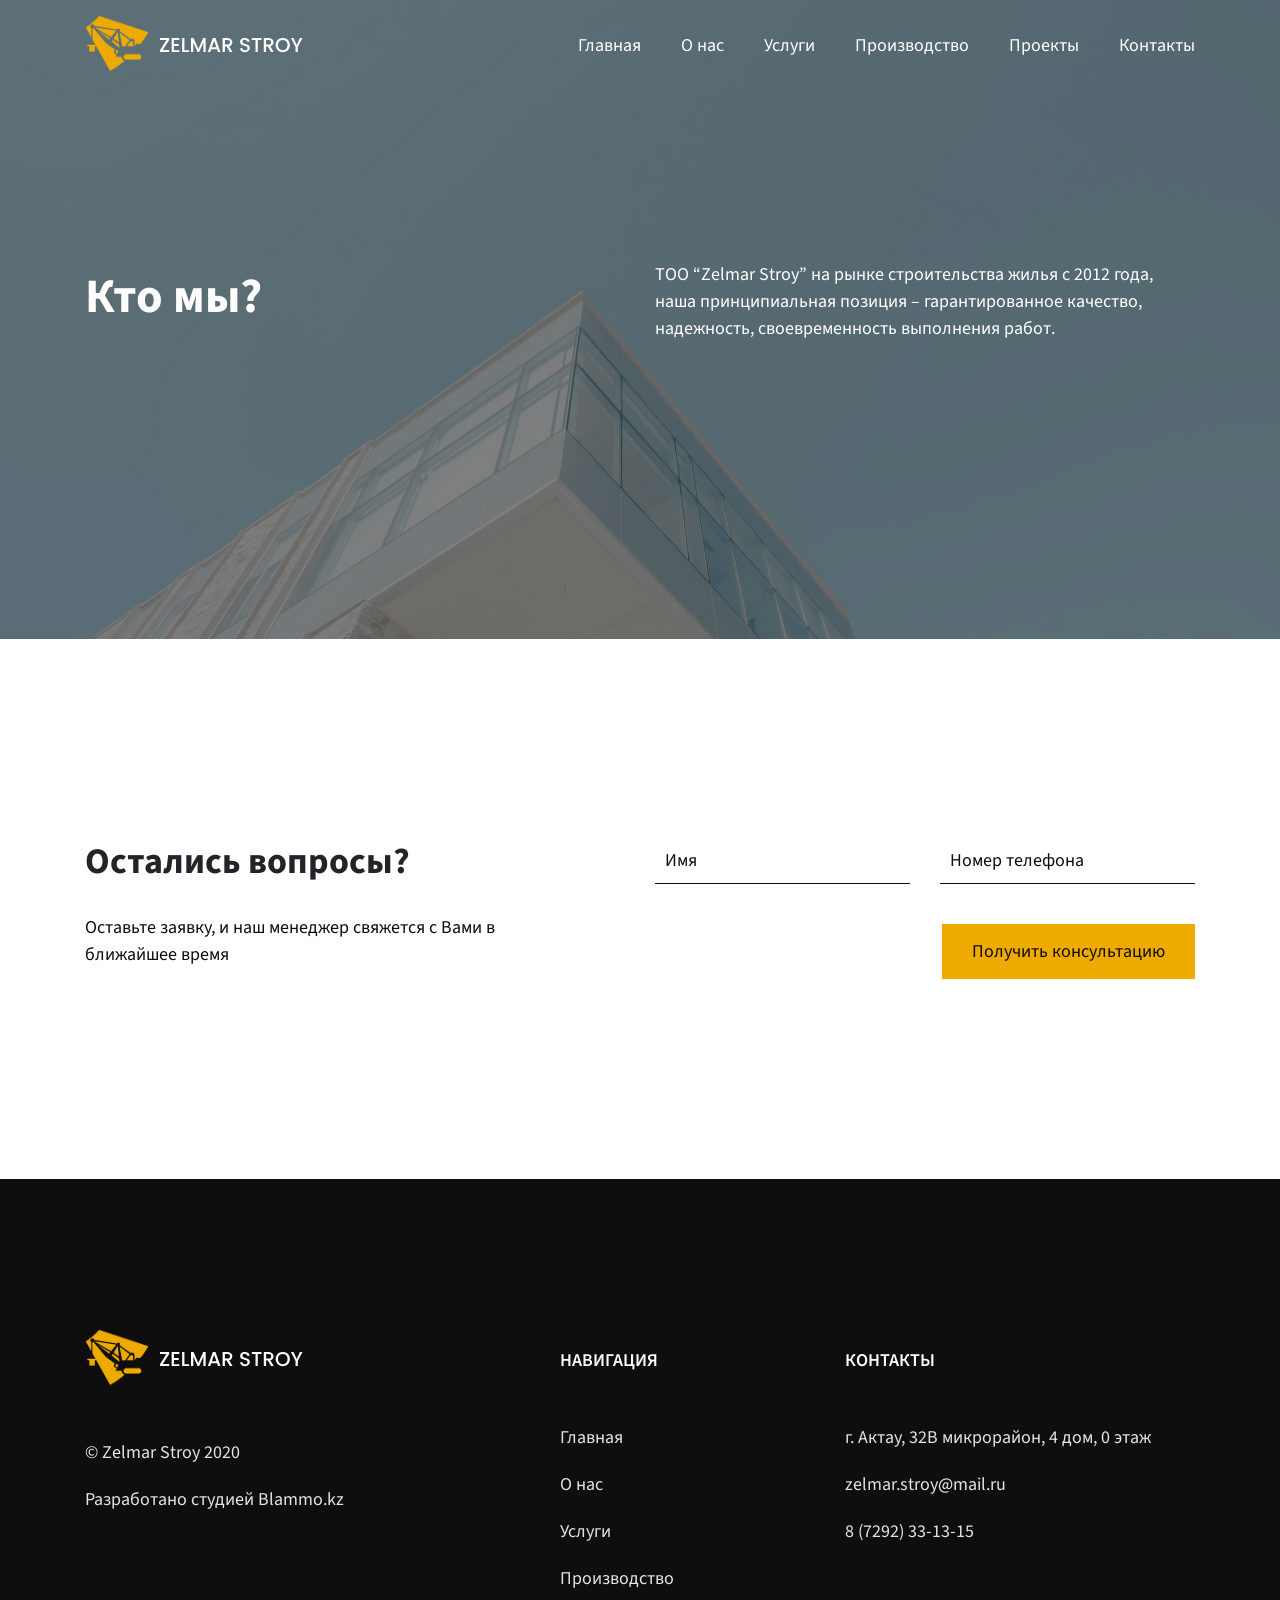
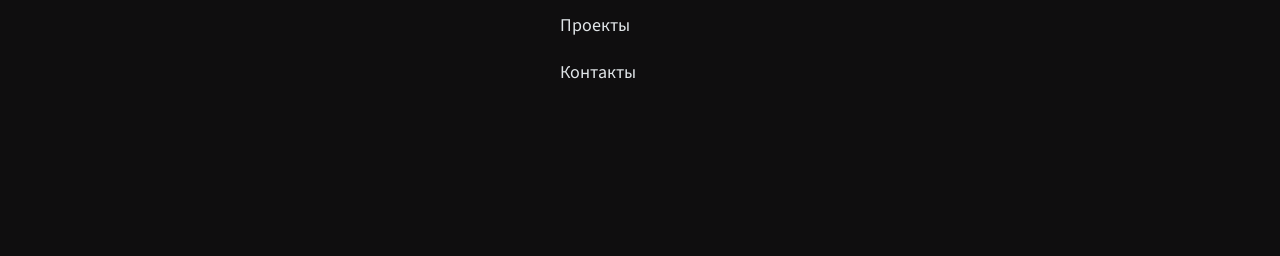
==== src/about_us.html @ f2cdb324 "Pages-header done" ====
<!DOCTYPE html>
<html lang="ru">
<head>
    <meta charset="UTF-8">
    <meta name="viewport" content="width=device-width, initial-scale=1.0">
    <title>ZelmarStroy</title>
    <link rel="stylesheet" href="css/normalize.min.css">
    <link href="https://fonts.googleapis.com/css2?family=Source+Sans+Pro:wght@300;400;600;700;900&display=swap" rel="stylesheet">
    <link rel="stylesheet" href="css/bootstrap-reboot.min.css">
    <link rel="stylesheet" href="css/bootstrap-grid.min.css">
    <link rel="stylesheet" href="css/style.min.css">
</head>
<body>
    <section class="main-2 about_us-bg">
        <div class="container">
            <header class="header">
                <div class="d-flex justify-content-between">
                    <img src="icons/logo.svg" alt="logo" class="header__logo">
                    <div>
                        <a href="index.html" class="header__link">Главная</a>
                        <a href="about_us.html" class="header__link">О нас</a>
                        <a href="services.html" class="header__link">Услуги</a>
                        <a href="production.html" class="header__link">Производство</a>
                        <a href="projects.html" class="header__link">Проекты</a>
                        <a href="contants.html" class="header__link">Контакты</a>
                    </div>
                    <div class="hamburger">
                        <span></span>
                    </div>
                </div>
            </header>
            <div class="main-2__content">
                <div class="row">
                    <div class="main-2__title col-md-6">Кто мы?</div>
                    <div class="main-2__description col-md-6">ТОО “Zelmar Stroy” на рынке строительства жилья с 2012 года, наша принципиальная позиция – гарантированное качество, надежность, своевременность выполнения работ.</div>
                </div>
            </div>
        </div>
    </section>
    <section class="request">
        <div class="container">
            <div class="row">
                <div class="col-md-5">
                    <div class="title">Остались вопросы?</div>
                    <div class="subtitle">Оставьте заявку, и наш менеджер свяжется с Вами в ближайшее время</div>
                </div>
                <div class="offset-md-1 col-md-6">
                    <form action="#">
                        <input name="name" required placeholder="Имя" type="text" class="name">
                        <input name="phone" required placeholder="Номер телефона" type="text" class="phone">
                    </form>
                    <button class="button">Получить консультацию</button>
                </div>
            </div>
        </div>
    </section>
    <section class="footer">
        <div class="container">
            <div class="row">
                <div class="col-md-4">
                    <a href="#"> <img src="icons/logo.svg" alt="logo" class="footer__logo"> </a>
                    <p class="footer__link mobile-none">© Zelmar Stroy 2020</p>
                    <a href="#" class="blammo footer__link mobile-none">Разработано студией Blammo.kz</a>
                </div>
                <div class="offset-md-1 col-md-2 col-6">
                    <p class="footer__title">навигация</p>
                    <div class="a1 footer__column">
                        <a href="index.html" class="footer__link">Главная</a>
                        <a href="about_us.html" class="footer__link">О нас</a>
                        <a href="services.html" class="footer__link">Услуги</a>
                        <a href="production.html" class="footer__link">Производство</a>
                        <a href="projects.html" class="footer__link">Проекты</a>
                        <a href="contants.html" class="footer__link">Контакты</a>   
                    </div>
                </div>
                <div class="offset-md-1 col-md-4 col-6">
                    <div class="footer__column">
                        <p class="footer__title">контакты</p>
                        <a href="" class="footer__link">г. Актау, 32В микрорайон, 4 дом, 0 этаж</a>
                        <a href="mailto:support@blammo.kz" class="footer__link">zelmar.stroy@mail.ru</a>
                        <a href="tel:+77019997660" class="footer__link">8 (7292) 33-13-15</a>
                    </div>
                </div>
                <p class="footer__link mobile-open">© Zelmar Stroy 2020</p>
                <a href="#" class="blammo footer__link mobile-open">Разработано студией Blammo.kz</a>
            </div>
        </div>
    </section>
    <script src="https://code.jquery.com/jquery-3.2.1.min.js"></script>
    <script src="js/jquery.maskedinput.min.js"></script>
    <script src="js/script.js"></script>
</body>
</html>
---- src/css/style.min.css ----
*{box-sizing:border-box;font-family:'Source Sans Pro',sans-serif}@media (max-width:767px){.header__logo{width:50%!important}.header__link{display:none!important}.header .hamburger{display:block!important}.main__content{padding:15vh 0!important}.main__title{font-size:40px!important}.main-2{height:75vh!important}.main-2__content{padding:8vh 0!important}.main-2__title{margin-bottom:40px!important;font-size:40px!important}.quote{margin-top:150px!important}.quote .title{margin-bottom:30px!important}.quote__img{height:222px!important}.catalog__content{padding:60px 20px!important;background-size:250vh!important;background:url(../img/Section[catalog-mobile].jpg) no-repeat!important;background-size:cover!important}.catalog__link{margin-top:110px!important}.request{margin-top:150px!important}.request form input{width:100%!important;margin-left:0!important;margin-top:40px!important}.footer{margin-top:150px!important;padding:100px 0!important}.footer__title{margin-bottom:40px!important}.footer .mobile-none{display:none!important}.footer .mobile-open{padding:0 15px!important;display:block!important;margin-top:80px!important}.footer .mobile-open:nth-last-child(1){margin-top:40px!important}}@media screen and (max-width:365px){.main__content{padding:15vh 0!important}.main__title{font-size:34px!important}.main__subtitle{font-size:16px!important}.catalog .title{font-size:28px!important}.catalog .subtitle{font-size:16px!important}.catalog__link{margin-top:60px!important}.footer__link{font-size:16px!important}}@media (min-width:768px) and (max-width:991px){.active__header .active__logo{width:35%!important}.active__header .active__link{margin-top:120px!important}.active__header .active__link a{font-size:26px!important;margin-bottom:50px!important}.header__link{display:none!important}.header .hamburger{display:block!important}.header .hamburger_active span{top:35px!important}.request form input{margin-left:0!important;margin-bottom:10px!important;width:100%!important}.catalog__link{margin-top:40px!important}}@media (min-width:992px) and (max-width:1199px){.request form input{width:210px!important}}.about_us-bg{background:url(../img/About_us-bgjpg.jpg)}.services-bg{background:url(../img/Services-bg.jpg);background-position-y:-120px}.contacts-bg{background:#0f0e0f}.production-bg{background:url(../img/Production-bg.jpg)}.main-2{background-position:center center;background-size:cover;background-repeat:no-repeat;height:71vh}.main-2__content{padding:19vh 0}.main-2__title{font-weight:700;font-size:48px;color:#fff}.main-2__description{font-weight:400;font-size:18px;color:#fff}body{margin:0;padding:0}.active__header .active__menu{min-height:100vh;display:none;background-color:#0f0e0f;padding-top:50px;padding-bottom:50px;width:100%;top:0;position:fixed;z-index:100}.active__header .active__menu .active__logo{position:absolute;top:10px;left:15px;width:50%}.active__header .active__menu .active__link{display:flex;flex-direction:column;justify-content:center;align-items:center;margin-top:60px}.active__header .active__menu .active__link a{margin-bottom:40px;font-weight:400;font-size:20px;line-height:25px;color:#fff;text-decoration:none;outline:0}.active__header .active__menu .active__link a:hover{color:#efaa00}.active__header .active__menu .active__link .email{margin-top:20px;margin-bottom:20px}.header{padding:15px 0}.header div{display:flex;align-items:center}.header__link{color:#fff;outline:0!important;font-weight:400;font-size:18px;margin-right:40px;transition:.3s}.header__link:nth-last-child(1){margin-right:0!important}.header__link:hover{text-decoration:none;color:#efaa00}.header .hamburger{cursor:pointer;display:none;width:25px;height:25px;position:relative;z-index:1215;transition:all .5s ease;top:5px}.header .hamburger span{display:block;transition:.3s;position:absolute;width:16px;height:2px;background-color:#fff;margin-left:10px}.header .hamburger span::after,.header .hamburger span::before{content:'';display:block;transition:.3s;position:absolute;width:25px;height:2px;background-color:#fff;margin-left:-9px}.header .hamburger span::before{content:'';transform:translateY(-10px)}.header .hamburger span::after{content:'';transform:translateY(10px)}.header .hamburger_active span{position:fixed;top:30px;height:0}.header .hamburger_active span::after,.header .hamburger_active span::before{width:30px}.header .hamburger_active span::before{transform:rotate(-45deg)}.header .hamburger_active span::after{transform:rotate(45deg)}.button{padding:14px 30px;border:none;background-color:#efaa00;font-weight:400;font-size:18px;outline:0;color:#0f0e0f}.title{font-weight:700;font-size:36px;line-height:45px}.subtitle{font-size:18px;font-weight:400px;color:#0f0e0f}.main{background:url(../img/Main-bg.jpg) no-repeat;background-position:center center;background-size:cover;height:100vh}.main__content{padding:25vh 0;color:#fff}.main__title{padding:0;font-weight:700;font-size:48px;line-height:60px}.main__subtitle{padding:0;margin-top:30px;font-weight:400;font-size:18px;line-height:23px}.main button{margin-top:30px}.quote{margin-top:200px;color:#0f0e0f}.quote__description{font-weight:400;font-size:18px;line-height:23px}.quote__img{margin-top:60px;width:100%}.last-news{margin-top:200px}.last-news .subtitle{margin-top:15px}.catalog{margin-top:200px}.catalog__content{padding:90px 60px;background:url(../img/Section[catalog].png) no-repeat;background-position:center center}.catalog__content .subtitle,.catalog__content .title{padding:0;color:#fff}.catalog__content .subtitle{margin-top:30px}.catalog__link{color:#efaa00!important;font-size:18px;font-weight:400;outline:0!important;text-decoration:none!important;display:flex;align-items:flex-end}.catalog__link img{margin-left:15px;display:block;margin-bottom:3px}.request{margin-top:200px}.request .subtitle{margin-top:30px}.request form{display:flex;flex-wrap:wrap}.request form input{margin-left:0;width:255px;border:none;border-bottom:1px solid #0f0e0f;padding:10px;outline:0}.request form input:nth-last-child(1){margin-left:30px}.request form input::-webkit-input-placeholder{font-size:18px;font-weight:400;color:#0f0e0f}.request form input::-moz-placeholder{font-size:18px;font-weight:400;color:#0f0e0f}.request form input:-ms-input-placeholder{font-size:18px;font-weight:400;color:#0f0e0f}.request form input::-ms-input-placeholder{font-size:18px;font-weight:400;color:#0f0e0f}.request form input::placeholder{font-size:18px;font-weight:400;color:#0f0e0f}.request button{margin-top:40px;float:right}.footer{margin-top:200px;padding-top:150px;background-color:#0f0e0f;padding-bottom:150px}.footer__logo{margin-bottom:50px}.footer__link{margin-bottom:20px;font-size:18px;font-weight:400;outline:0!important;text-decoration:none!important;color:#e0e5e8!important}.footer__title{text-transform:uppercase;font-weight:600;font-size:18px;color:#fff;margin-top:18px;margin-bottom:50px}.footer__column{display:flex;flex-direction:column}.footer .mobile-open{display:none}
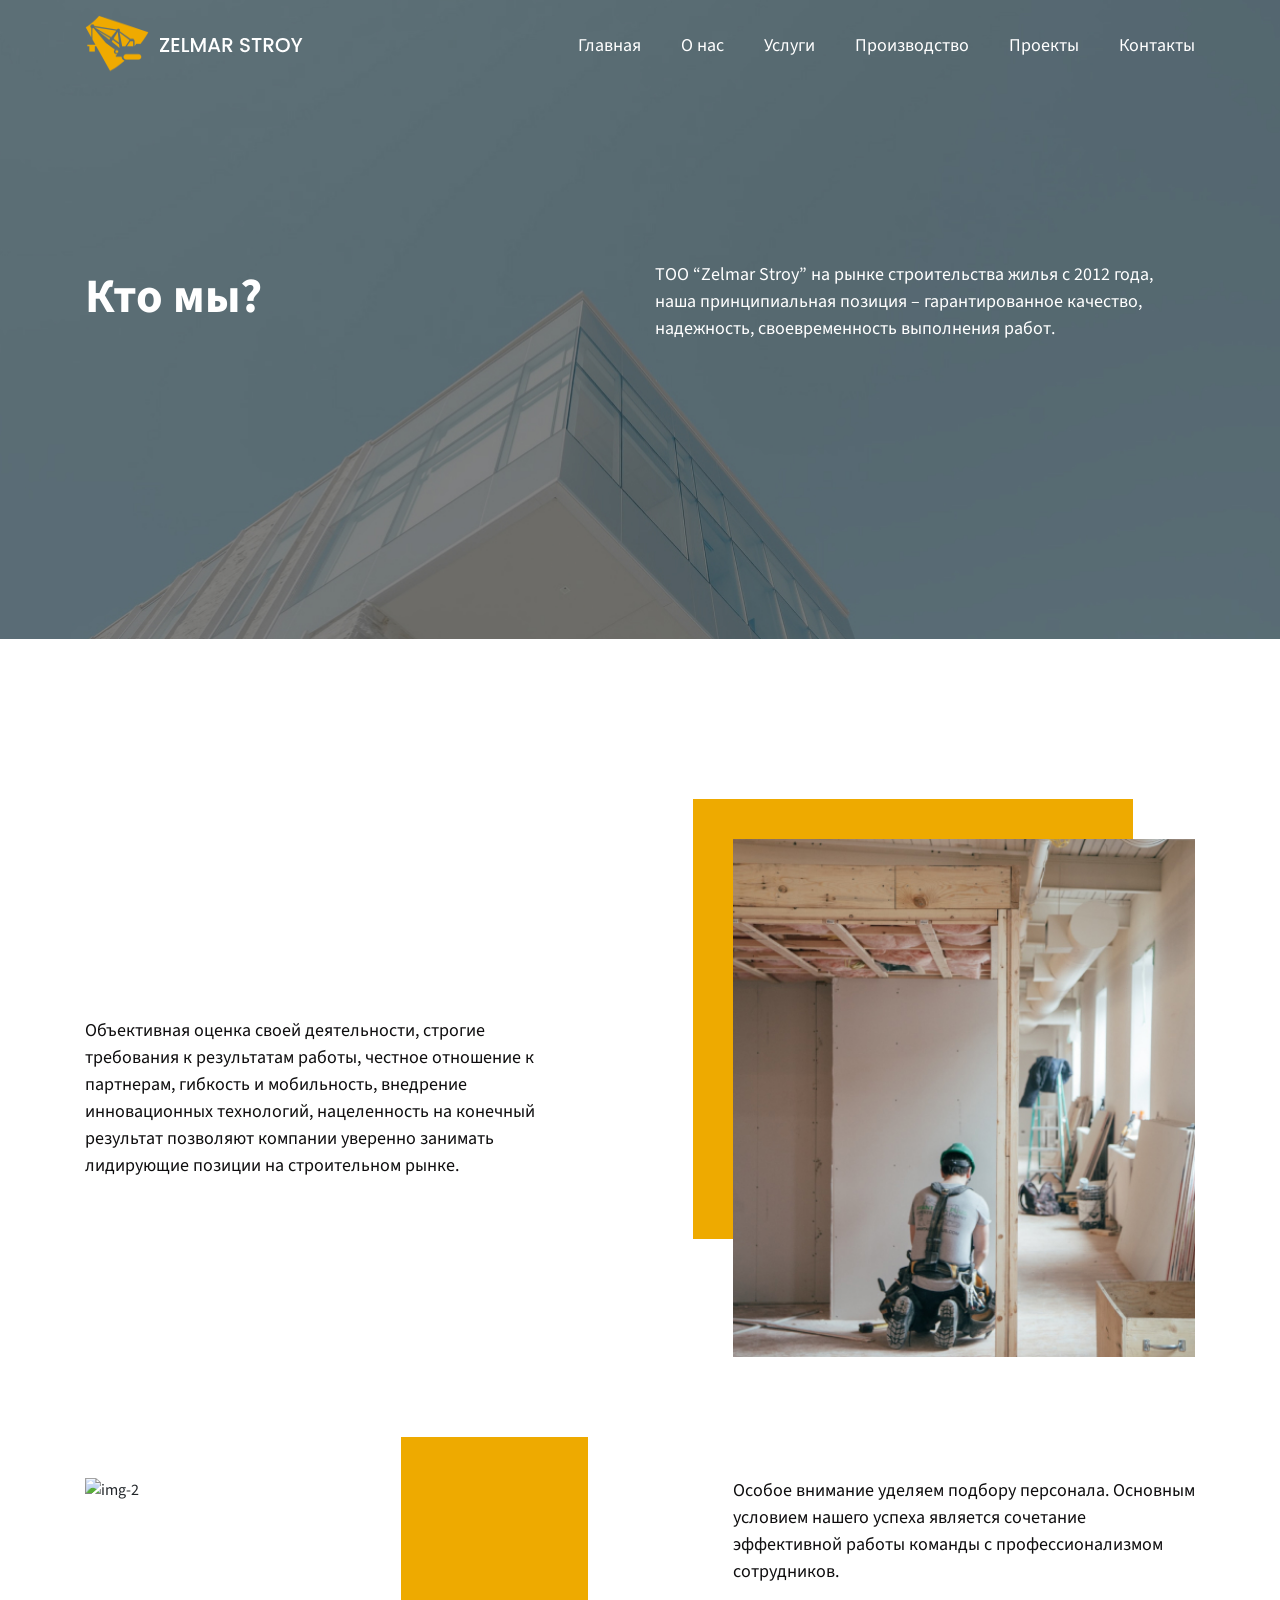
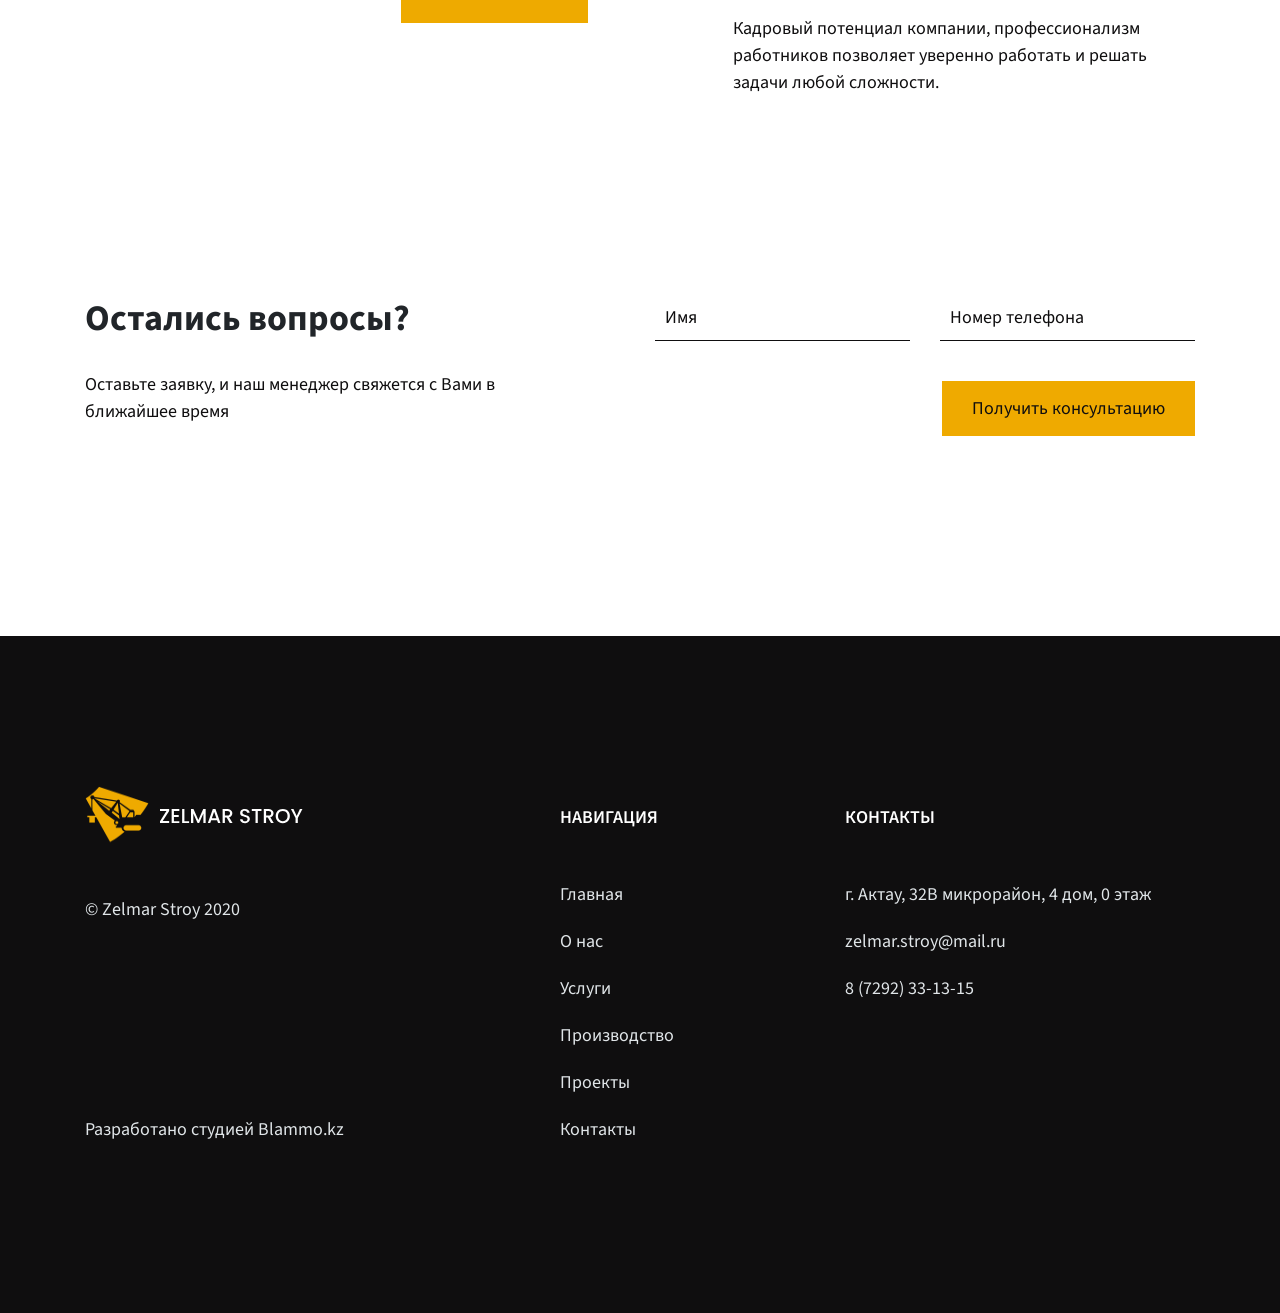
==== commit fef456f3: "закончил страницы о нас и услуги" ====
--- a/src/about_us.html
+++ b/src/about_us.html
@@ -11,11 +11,28 @@
     <link rel="stylesheet" href="css/style.min.css">
 </head>
 <body>
+    <section class="active__header">
+        <div class="active__menu active__menu-left">
+            <a href="index.html"><img src="icons/logo.svg" alt="logo" class="active__logo"></a>
+            <div class="container">
+                <div class="active__link">
+                    <a href="index.html" class="close_navbar">Главная</a>
+                    <a href="about_us.html" class="close_navbar">О нас</a>
+                    <a href="services.html" class="close_navbar">Услуги</a>
+                    <a href="production.html" class="close_navbar">Производство</a>
+                    <a href="projects.html" class="close_navbar">Проекты</a>
+                    <a href="contants.html" class="close_navbar">Контакты</a>
+                    <a href="" class="email">zelmar.stroy@mail.ru</a>
+                    <a href="" class="tel">8 (7292) 33-13-15</a>
+                </div>
+            </div>
+        </div>
+    </section> 
     <section class="main-2 about_us-bg">
         <div class="container">
             <header class="header">
                 <div class="d-flex justify-content-between">
-                    <img src="icons/logo.svg" alt="logo" class="header__logo">
+                    <a href="index.html"><img src="icons/logo.svg" alt="logo" class="header__logo"></a>
                     <div>
                         <a href="index.html" class="header__link">Главная</a>
                         <a href="about_us.html" class="header__link">О нас</a>
@@ -34,6 +51,24 @@
                     <div class="main-2__title col-md-6">Кто мы?</div>
                     <div class="main-2__description col-md-6">ТОО “Zelmar Stroy” на рынке строительства жилья с 2012 года, наша принципиальная позиция – гарантированное качество, надежность, своевременность выполнения работ.</div>
                 </div>
+            </div>
+        </div>
+    </section>
+    <section class="about-us">
+        <div class="container">
+            <div class="about-us__item">
+                <div class="about-us__description col-md-5">Объективная оценка своей деятельности, строгие требования к результатам работы, честное отношение к партнерам, гибкость и мобильность, внедрение инновационных технологий, нацеленность на конечный результат позволяют компании уверенно занимать лидирующие позиции на строительном рынке. </div>
+                <div class="about-us__img offset-md-2 col-md-5">
+                    <img src="img/Services-yellow-box.jpg" alt="yellow-box" class="about-us__yellow-box">
+                    <img src="img/About-us-1.jpg" alt="img-1" class="about-us__photo">
+                </div>
+            </div>
+            <div class="about-us__item">
+                <div class="about-us__img col-md-5">
+                    <img src="img/Services-yellow-box.jpg" alt="yellow-box" class="about-us__yellow-box2">
+                    <img src="img/About-us-2.jpg" alt="img-2" class="about-us__photo">
+                </div>
+                <div class="about-us__description offset-md-2 col-md-5">Особое внимание уделяем подбору персонала. Основным условием нашего успеха является сочетание эффективной работы команды с профессионализмом сотрудников. <span>Кадровый потенциал компании, профессионализм работников позволяет уверенно работать и решать задачи любой сложности.</span> </div>
             </div>
         </div>
     </section>
@@ -58,9 +93,9 @@
         <div class="container">
             <div class="row">
                 <div class="col-md-4">
-                    <a href="#"> <img src="icons/logo.svg" alt="logo" class="footer__logo"> </a>
+                    <a href="index.html"> <img src="icons/logo.svg" alt="logo" class="footer__logo"> </a>
                     <p class="footer__link mobile-none">© Zelmar Stroy 2020</p>
-                    <a href="#" class="blammo footer__link mobile-none">Разработано студией Blammo.kz</a>
+                    <a href="https://blammo.kz/" class="blammo footer__link mobile-none">Разработано студией Blammo.kz</a>
                 </div>
                 <div class="offset-md-1 col-md-2 col-6">
                     <p class="footer__title">навигация</p>
@@ -82,7 +117,7 @@
                     </div>
                 </div>
                 <p class="footer__link mobile-open">© Zelmar Stroy 2020</p>
-                <a href="#" class="blammo footer__link mobile-open">Разработано студией Blammo.kz</a>
+                <a href="https://blammo.kz/" class="blammo footer__link mobile-open">Разработано студией Blammo.kz</a>
             </div>
         </div>
     </section>
--- a/src/css/style.min.css
+++ b/src/css/style.min.css
@@ -1 +1 @@
-*{box-sizing:border-box;font-family:'Source Sans Pro',sans-serif}@media (max-width:767px){.header__logo{width:50%!important}.header__link{display:none!important}.header .hamburger{display:block!important}.main__content{padding:15vh 0!important}.main__title{font-size:40px!important}.main-2{height:75vh!important}.main-2__content{padding:8vh 0!important}.main-2__title{margin-bottom:40px!important;font-size:40px!important}.quote{margin-top:150px!important}.quote .title{margin-bottom:30px!important}.quote__img{height:222px!important}.catalog__content{padding:60px 20px!important;background-size:250vh!important;background:url(../img/Section[catalog-mobile].jpg) no-repeat!important;background-size:cover!important}.catalog__link{margin-top:110px!important}.request{margin-top:150px!important}.request form input{width:100%!important;margin-left:0!important;margin-top:40px!important}.footer{margin-top:150px!important;padding:100px 0!important}.footer__title{margin-bottom:40px!important}.footer .mobile-none{display:none!important}.footer .mobile-open{padding:0 15px!important;display:block!important;margin-top:80px!important}.footer .mobile-open:nth-last-child(1){margin-top:40px!important}}@media screen and (max-width:365px){.main__content{padding:15vh 0!important}.main__title{font-size:34px!important}.main__subtitle{font-size:16px!important}.catalog .title{font-size:28px!important}.catalog .subtitle{font-size:16px!important}.catalog__link{margin-top:60px!important}.footer__link{font-size:16px!important}}@media (min-width:768px) and (max-width:991px){.active__header .active__logo{width:35%!important}.active__header .active__link{margin-top:120px!important}.active__header .active__link a{font-size:26px!important;margin-bottom:50px!important}.header__link{display:none!important}.header .hamburger{display:block!important}.header .hamburger_active span{top:35px!important}.request form input{margin-left:0!important;margin-bottom:10px!important;width:100%!important}.catalog__link{margin-top:40px!important}}@media (min-width:992px) and (max-width:1199px){.request form input{width:210px!important}}.about_us-bg{background:url(../img/About_us-bgjpg.jpg)}.services-bg{background:url(../img/Services-bg.jpg);background-position-y:-120px}.contacts-bg{background:#0f0e0f}.production-bg{background:url(../img/Production-bg.jpg)}.main-2{background-position:center center;background-size:cover;background-repeat:no-repeat;height:71vh}.main-2__content{padding:19vh 0}.main-2__title{font-weight:700;font-size:48px;color:#fff}.main-2__description{font-weight:400;font-size:18px;color:#fff}body{margin:0;padding:0}.active__header .active__menu{min-height:100vh;display:none;background-color:#0f0e0f;padding-top:50px;padding-bottom:50px;width:100%;top:0;position:fixed;z-index:100}.active__header .active__menu .active__logo{position:absolute;top:10px;left:15px;width:50%}.active__header .active__menu .active__link{display:flex;flex-direction:column;justify-content:center;align-items:center;margin-top:60px}.active__header .active__menu .active__link a{margin-bottom:40px;font-weight:400;font-size:20px;line-height:25px;color:#fff;text-decoration:none;outline:0}.active__header .active__menu .active__link a:hover{color:#efaa00}.active__header .active__menu .active__link .email{margin-top:20px;margin-bottom:20px}.header{padding:15px 0}.header div{display:flex;align-items:center}.header__link{color:#fff;outline:0!important;font-weight:400;font-size:18px;margin-right:40px;transition:.3s}.header__link:nth-last-child(1){margin-right:0!important}.header__link:hover{text-decoration:none;color:#efaa00}.header .hamburger{cursor:pointer;display:none;width:25px;height:25px;position:relative;z-index:1215;transition:all .5s ease;top:5px}.header .hamburger span{display:block;transition:.3s;position:absolute;width:16px;height:2px;background-color:#fff;margin-left:10px}.header .hamburger span::after,.header .hamburger span::before{content:'';display:block;transition:.3s;position:absolute;width:25px;height:2px;background-color:#fff;margin-left:-9px}.header .hamburger span::before{content:'';transform:translateY(-10px)}.header .hamburger span::after{content:'';transform:translateY(10px)}.header .hamburger_active span{position:fixed;top:30px;height:0}.header .hamburger_active span::after,.header .hamburger_active span::before{width:30px}.header .hamburger_active span::before{transform:rotate(-45deg)}.header .hamburger_active span::after{transform:rotate(45deg)}.button{padding:14px 30px;border:none;background-color:#efaa00;font-weight:400;font-size:18px;outline:0;color:#0f0e0f}.title{font-weight:700;font-size:36px;line-height:45px}.subtitle{font-size:18px;font-weight:400px;color:#0f0e0f}.main{background:url(../img/Main-bg.jpg) no-repeat;background-position:center center;background-size:cover;height:100vh}.main__content{padding:25vh 0;color:#fff}.main__title{padding:0;font-weight:700;font-size:48px;line-height:60px}.main__subtitle{padding:0;margin-top:30px;font-weight:400;font-size:18px;line-height:23px}.main button{margin-top:30px}.quote{margin-top:200px;color:#0f0e0f}.quote__description{font-weight:400;font-size:18px;line-height:23px}.quote__img{margin-top:60px;width:100%}.last-news{margin-top:200px}.last-news .subtitle{margin-top:15px}.catalog{margin-top:200px}.catalog__content{padding:90px 60px;background:url(../img/Section[catalog].png) no-repeat;background-position:center center}.catalog__content .subtitle,.catalog__content .title{padding:0;color:#fff}.catalog__content .subtitle{margin-top:30px}.catalog__link{color:#efaa00!important;font-size:18px;font-weight:400;outline:0!important;text-decoration:none!important;display:flex;align-items:flex-end}.catalog__link img{margin-left:15px;display:block;margin-bottom:3px}.request{margin-top:200px}.request .subtitle{margin-top:30px}.request form{display:flex;flex-wrap:wrap}.request form input{margin-left:0;width:255px;border:none;border-bottom:1px solid #0f0e0f;padding:10px;outline:0}.request form input:nth-last-child(1){margin-left:30px}.request form input::-webkit-input-placeholder{font-size:18px;font-weight:400;color:#0f0e0f}.request form input::-moz-placeholder{font-size:18px;font-weight:400;color:#0f0e0f}.request form input:-ms-input-placeholder{font-size:18px;font-weight:400;color:#0f0e0f}.request form input::-ms-input-placeholder{font-size:18px;font-weight:400;color:#0f0e0f}.request form input::placeholder{font-size:18px;font-weight:400;color:#0f0e0f}.request button{margin-top:40px;float:right}.footer{margin-top:200px;padding-top:150px;background-color:#0f0e0f;padding-bottom:150px}.footer__logo{margin-bottom:50px}.footer__link{margin-bottom:20px;font-size:18px;font-weight:400;outline:0!important;text-decoration:none!important;color:#e0e5e8!important}.footer__title{text-transform:uppercase;font-weight:600;font-size:18px;color:#fff;margin-top:18px;margin-bottom:50px}.footer__column{display:flex;flex-direction:column}.footer .mobile-open{display:none}+*{box-sizing:border-box;font-family:'Source Sans Pro',sans-serif}@media (max-width:767px){.header__logo{width:90%!important}.header__link{display:none!important}.header .hamburger{display:block!important}.main__content{padding:15vh 0!important}.main__title{font-size:40px!important}.quote{margin-top:150px!important}.quote .title{margin-bottom:30px!important}.quote__img{height:222px!important}.catalog__content{padding:60px 20px!important;background-size:250vh!important;background:url(../img/Section[catalog-mobile].jpg) no-repeat!important;background-size:cover!important}.catalog__link{margin-top:110px!important}.request{margin-top:150px!important}.request form input{width:100%!important;margin-left:0!important;margin-top:40px!important}.footer{margin-top:150px!important;padding:100px 0!important}.footer__title{margin-bottom:40px!important}.footer .mobile-none{display:none!important}.footer .mobile-open{padding:0 15px!important;display:block!important;margin-top:80px!important}.footer .mobile-open:nth-last-child(1){margin-top:40px!important}.footer .blammo{position:relative!important}.main-2{height:75vh!important}.main-2__content{padding:8vh 0!important}.main-2__title{margin-bottom:40px!important;font-size:40px!important}.services-content{margin-top:150px!important}.services-content__item{margin-bottom:90px!important}.services-content__description{padding-left:0!important}.services-content__img{margin-top:50px!important;padding:15px!important}.services-content__yellow-box{top:-5px!important;left:-5px!important}.about-us{margin-top:150px!important}.about-us__photo{width:100%!important}.about-us__description{padding-left:0!important}.about-us__img{margin-top:80px!important;padding:15px!important}.about-us__yellow-box,.about-us__yellow-box2{top:-5px!important;left:-5px!important}}@media screen and (max-width:365px){.active__header .active__menu .active__link{margin-top:50px!important}.active__header .active__menu .active__link a{margin-bottom:25px!important}.header__logo{width:75%!important}.main__content{padding:15vh 0!important}.main__title{font-size:34px!important}.main__subtitle{font-size:16px!important}.main-2__title{font-size:30px!important}.catalog .title{font-size:28px!important}.catalog .subtitle{font-size:16px!important}.catalog__link{margin-top:60px!important}.footer__link{font-size:16px!important}}@media (min-width:768px) and (max-width:991px){.active__header .active__logo{width:35%!important}.active__header .active__link{margin-top:120px!important}.active__header .active__link a{font-size:26px!important;margin-bottom:50px!important}.header__link{display:none!important}.header .hamburger{display:block!important}.header .hamburger_active span{top:35px!important}.request form input{margin-left:0!important;margin-bottom:10px!important;width:100%!important}.catalog__link{margin-top:40px!important}.services-content__title{font-size:22px!important;margin-bottom:20px!important}.services-content__subtitle{font-size:16px!important}}@media (min-width:992px) and (max-width:1199px){.request form input{width:210px!important}}.about_us-bg{background:url(../img/About_us-bgjpg.jpg)}.services-bg{background:url(../img/Services-bg.jpg);background-position-y:-120px}.contacts-bg{background:#0f0e0f}.production-bg{background:url(../img/Production-bg.jpg)}.main-2{background-position:center center;background-size:cover;background-repeat:no-repeat;height:71vh}.main-2__content{padding:19vh 0}.main-2__title{font-weight:700;font-size:48px;color:#fff}.main-2__description{font-weight:400;font-size:18px;color:#fff}.services-content{margin-top:200px}.services-content__item{display:flex;justify-content:space-between;flex-wrap:wrap;margin-bottom:190px}.services-content__item:nth-last-child(1){margin-bottom:0!important}.services-content__description{padding:0;display:flex;flex-direction:column;justify-content:center;color:#0f0e0f}.services-content__title{font-weight:700;font-size:28px;margin-bottom:30px}.services-content__subtitle{font-weight:400;font-size:18px}.services-content__photo{width:100%}.services-content__yellow-box{width:50%;position:absolute;z-index:-1;top:-40px;left:-40px}.services-content__img{padding:0}.about-us{margin-top:200px}.about-us__item{display:flex;flex-wrap:wrap;margin-bottom:120px}.about-us__item:nth-last-child(1){margin-bottom:0!important}.about-us__description{padding:0;font-size:18px;font-weight:400;display:flex;flex-direction:column;justify-content:center;color:#0f0e0f}.about-us__description span{margin-top:30px}.about-us__yellow-box,.about-us__yellow-box2{position:absolute;z-index:-1;top:-40px;height:85%}.about-us__yellow-box{left:-40px}.about-us__yellow-box2{right:-40px}.about-us__photo{width:100%}.about-us__img{padding:0}body{margin:0;padding:0}.active__header .active__menu{min-height:100vh;display:none;background-color:#0f0e0f;padding-top:50px;padding-bottom:50px;width:100%;top:0;position:fixed;z-index:100}.active__header .active__menu .active__logo{position:absolute;top:10px;left:15px;width:50%}.active__header .active__menu .active__link{display:flex;flex-direction:column;justify-content:center;align-items:center;margin-top:60px}.active__header .active__menu .active__link a{margin-bottom:40px;font-weight:400;font-size:20px;line-height:25px;color:#fff;text-decoration:none;outline:0}.active__header .active__menu .active__link a:hover{color:#efaa00}.active__header .active__menu .active__link .email{margin-top:20px;margin-bottom:20px}.header{padding:15px 0}.header div{display:flex;align-items:center}.header__link{color:#fff;outline:0!important;font-weight:400;font-size:18px;margin-right:40px;transition:.3s}.header__link:nth-last-child(1){margin-right:0!important}.header__link:hover{text-decoration:none;color:#efaa00}.header .hamburger{cursor:pointer;display:none;width:25px;height:25px;position:relative;z-index:1215;transition:all .5s ease;top:5px}.header .hamburger span{display:block;transition:.3s;position:absolute;width:16px;height:2px;background-color:#fff;margin-left:10px}.header .hamburger span::after,.header .hamburger span::before{content:'';display:block;transition:.3s;position:absolute;width:25px;height:2px;background-color:#fff;margin-left:-9px}.header .hamburger span::before{content:'';transform:translateY(-10px)}.header .hamburger span::after{content:'';transform:translateY(10px)}.header .hamburger_active span{position:fixed;top:30px;height:0}.header .hamburger_active span::after,.header .hamburger_active span::before{width:30px}.header .hamburger_active span::before{transform:rotate(-45deg)}.header .hamburger_active span::after{transform:rotate(45deg)}.button{padding:14px 30px;border:none;background-color:#efaa00;font-weight:400;font-size:18px;outline:0;color:#0f0e0f}.title{font-weight:700;font-size:36px;line-height:45px}.subtitle{font-size:18px;font-weight:400px;color:#0f0e0f}.main{background:url(../img/Main-bg.jpg) no-repeat;background-position:center center;background-size:cover;height:100vh}.main__content{padding:25vh 0;color:#fff}.main__title{padding:0;font-weight:700;font-size:48px;line-height:60px}.main__subtitle{padding:0;margin-top:30px;font-weight:400;font-size:18px;line-height:23px}.main button{margin-top:30px}.quote{margin-top:200px;color:#0f0e0f}.quote__description{font-weight:400;font-size:18px;line-height:23px}.quote__img{margin-top:60px;width:100%}.last-news{margin-top:200px}.last-news .subtitle{margin-top:15px}.catalog{margin-top:200px}.catalog__content{padding:90px 60px;background:url(../img/Section[catalog].png) no-repeat;background-position:center center}.catalog__content .subtitle,.catalog__content .title{padding:0;color:#fff}.catalog__content .subtitle{margin-top:30px}.catalog__link{color:#efaa00!important;font-size:18px;font-weight:400;outline:0!important;text-decoration:none!important;display:flex;align-items:flex-end}.catalog__link img{margin-left:15px;display:block;margin-bottom:3px}.request{margin-top:200px}.request .subtitle{margin-top:30px}.request form{display:flex;flex-wrap:wrap}.request form input{margin-left:0;width:255px;border:none;border-bottom:1px solid #0f0e0f;padding:10px;outline:0}.request form input:nth-last-child(1){margin-left:30px}.request form input::-webkit-input-placeholder{font-size:18px;font-weight:400;color:#0f0e0f}.request form input::-moz-placeholder{font-size:18px;font-weight:400;color:#0f0e0f}.request form input:-ms-input-placeholder{font-size:18px;font-weight:400;color:#0f0e0f}.request form input::-ms-input-placeholder{font-size:18px;font-weight:400;color:#0f0e0f}.request form input::placeholder{font-size:18px;font-weight:400;color:#0f0e0f}.request button{margin-top:40px;float:right}.footer{margin-top:200px;padding-top:150px;background-color:#0f0e0f;padding-bottom:150px}.footer__logo{margin-bottom:50px}.footer__link{margin-bottom:20px;font-size:18px;font-weight:400;outline:0!important;text-decoration:none!important;color:#e0e5e8!important}.footer__title{text-transform:uppercase;font-weight:600;font-size:18px;color:#fff;margin-top:18px;margin-bottom:50px}.footer__column{display:flex;flex-direction:column}.footer .mobile-open{display:none}.footer .blammo{position:absolute;bottom:0}
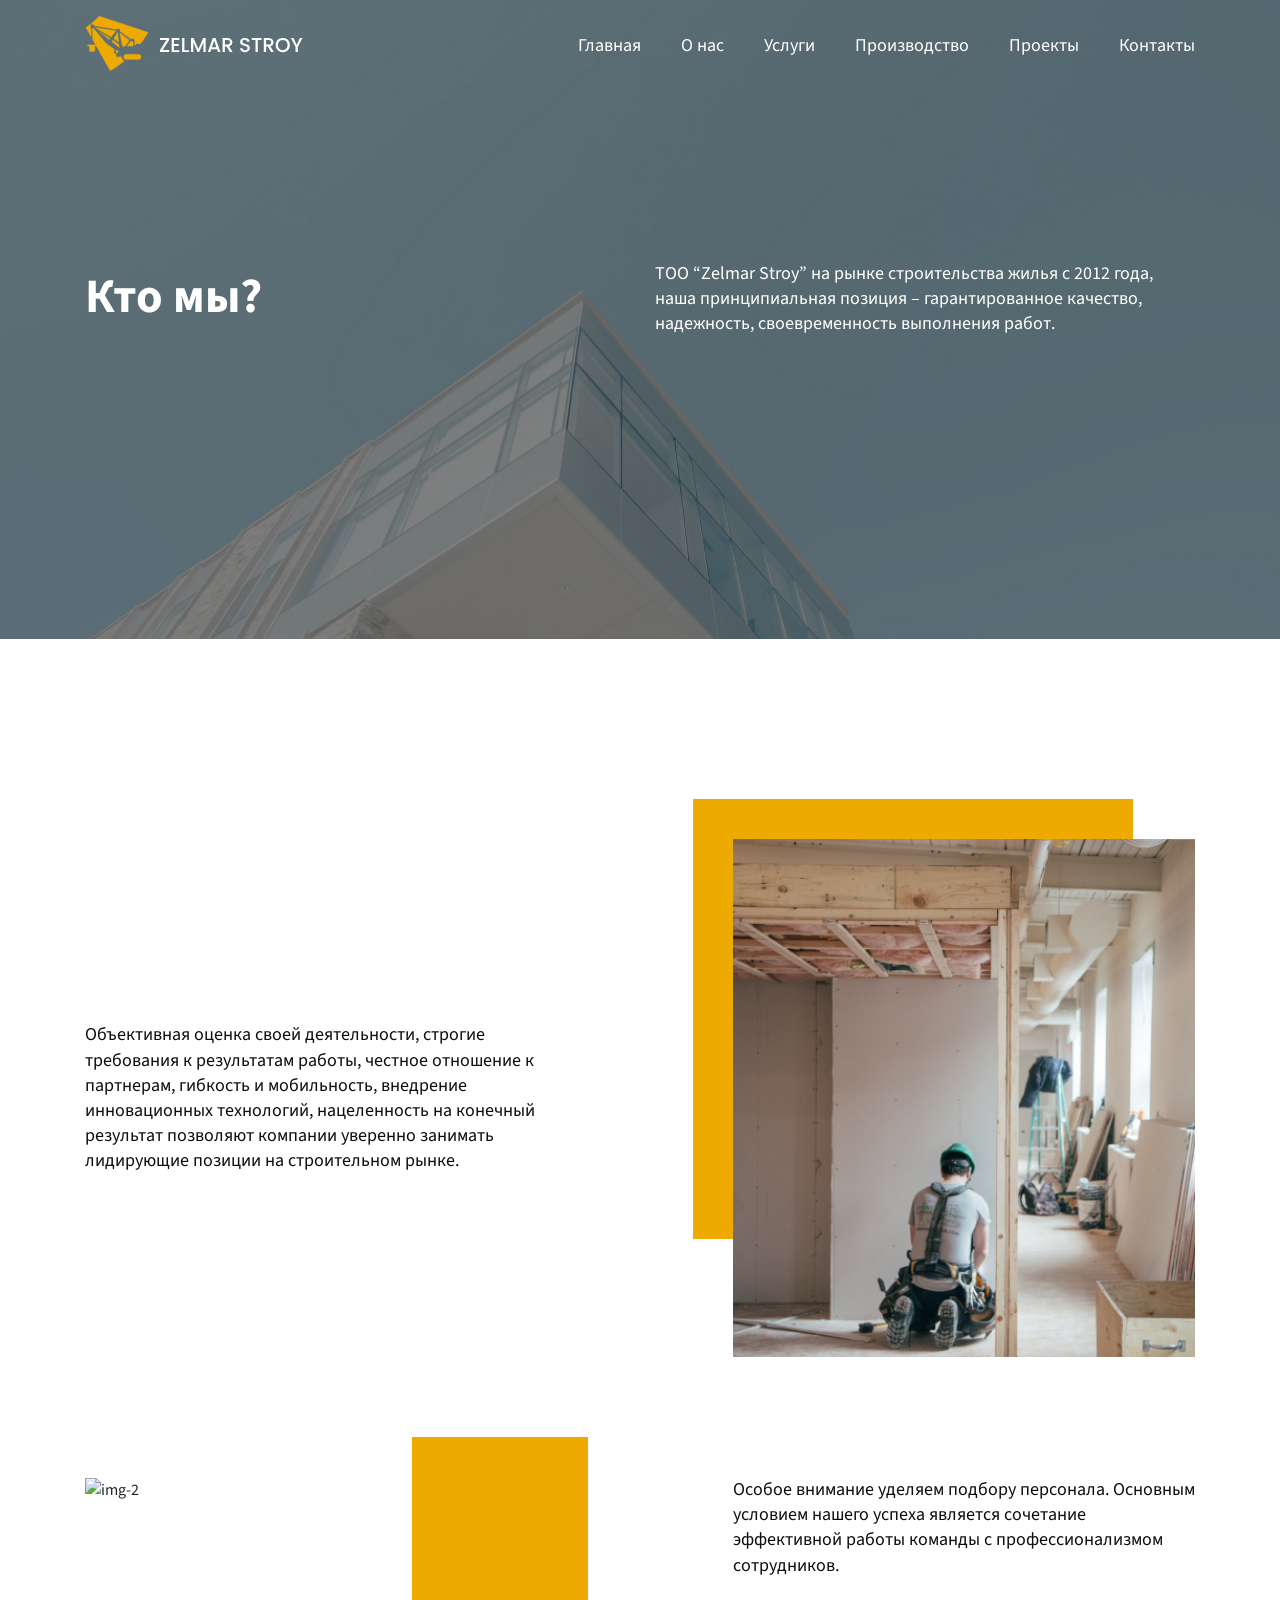
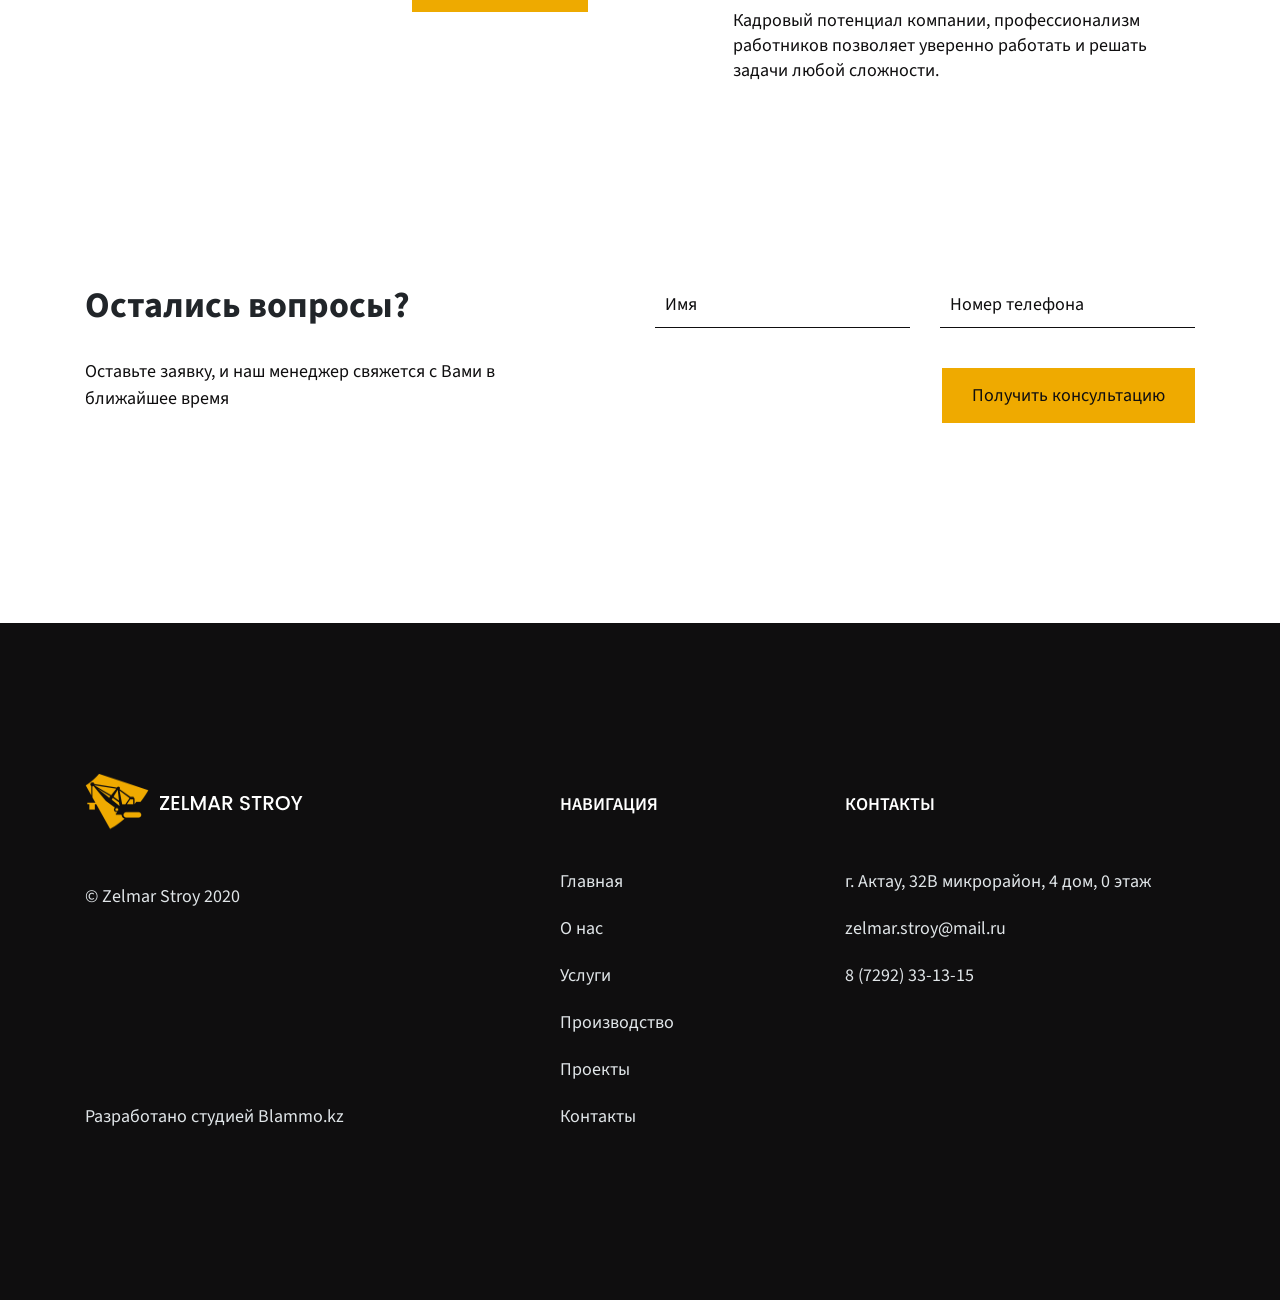
==== commit 7ffe72d8: "line-height" ====
--- a/src/about_us.html
+++ b/src/about_us.html
@@ -117,7 +117,7 @@
                     </div>
                 </div>
                 <p class="footer__link mobile-open">© Zelmar Stroy 2020</p>
-                <a href="https://blammo.kz/" class="blammo footer__link mobile-open">Разработано студией Blammo.kz</a>
+                <a href="https://blammo.kz/" class="footer__link mobile-open">Разработано студией Blammo.kz</a>
             </div>
         </div>
     </section>
--- a/src/css/style.min.css
+++ b/src/css/style.min.css
@@ -1 +1 @@
-*{box-sizing:border-box;font-family:'Source Sans Pro',sans-serif}@media (max-width:767px){.header__logo{width:90%!important}.header__link{display:none!important}.header .hamburger{display:block!important}.main__content{padding:15vh 0!important}.main__title{font-size:40px!important}.quote{margin-top:150px!important}.quote .title{margin-bottom:30px!important}.quote__img{height:222px!important}.catalog__content{padding:60px 20px!important;background-size:250vh!important;background:url(../img/Section[catalog-mobile].jpg) no-repeat!important;background-size:cover!important}.catalog__link{margin-top:110px!important}.request{margin-top:150px!important}.request form input{width:100%!important;margin-left:0!important;margin-top:40px!important}.footer{margin-top:150px!important;padding:100px 0!important}.footer__title{margin-bottom:40px!important}.footer .mobile-none{display:none!important}.footer .mobile-open{padding:0 15px!important;display:block!important;margin-top:80px!important}.footer .mobile-open:nth-last-child(1){margin-top:40px!important}.footer .blammo{position:relative!important}.main-2{height:75vh!important}.main-2__content{padding:8vh 0!important}.main-2__title{margin-bottom:40px!important;font-size:40px!important}.services-content{margin-top:150px!important}.services-content__item{margin-bottom:90px!important}.services-content__description{padding-left:0!important}.services-content__img{margin-top:50px!important;padding:15px!important}.services-content__yellow-box{top:-5px!important;left:-5px!important}.about-us{margin-top:150px!important}.about-us__photo{width:100%!important}.about-us__description{padding-left:0!important}.about-us__img{margin-top:80px!important;padding:15px!important}.about-us__yellow-box,.about-us__yellow-box2{top:-5px!important;left:-5px!important}}@media screen and (max-width:365px){.active__header .active__menu .active__link{margin-top:50px!important}.active__header .active__menu .active__link a{margin-bottom:25px!important}.header__logo{width:75%!important}.main__content{padding:15vh 0!important}.main__title{font-size:34px!important}.main__subtitle{font-size:16px!important}.main-2__title{font-size:30px!important}.catalog .title{font-size:28px!important}.catalog .subtitle{font-size:16px!important}.catalog__link{margin-top:60px!important}.footer__link{font-size:16px!important}}@media (min-width:768px) and (max-width:991px){.active__header .active__logo{width:35%!important}.active__header .active__link{margin-top:120px!important}.active__header .active__link a{font-size:26px!important;margin-bottom:50px!important}.header__link{display:none!important}.header .hamburger{display:block!important}.header .hamburger_active span{top:35px!important}.request form input{margin-left:0!important;margin-bottom:10px!important;width:100%!important}.catalog__link{margin-top:40px!important}.services-content__title{font-size:22px!important;margin-bottom:20px!important}.services-content__subtitle{font-size:16px!important}}@media (min-width:992px) and (max-width:1199px){.request form input{width:210px!important}}.about_us-bg{background:url(../img/About_us-bgjpg.jpg)}.services-bg{background:url(../img/Services-bg.jpg);background-position-y:-120px}.contacts-bg{background:#0f0e0f}.production-bg{background:url(../img/Production-bg.jpg)}.main-2{background-position:center center;background-size:cover;background-repeat:no-repeat;height:71vh}.main-2__content{padding:19vh 0}.main-2__title{font-weight:700;font-size:48px;color:#fff}.main-2__description{font-weight:400;font-size:18px;color:#fff}.services-content{margin-top:200px}.services-content__item{display:flex;justify-content:space-between;flex-wrap:wrap;margin-bottom:190px}.services-content__item:nth-last-child(1){margin-bottom:0!important}.services-content__description{padding:0;display:flex;flex-direction:column;justify-content:center;color:#0f0e0f}.services-content__title{font-weight:700;font-size:28px;margin-bottom:30px}.services-content__subtitle{font-weight:400;font-size:18px}.services-content__photo{width:100%}.services-content__yellow-box{width:50%;position:absolute;z-index:-1;top:-40px;left:-40px}.services-content__img{padding:0}.about-us{margin-top:200px}.about-us__item{display:flex;flex-wrap:wrap;margin-bottom:120px}.about-us__item:nth-last-child(1){margin-bottom:0!important}.about-us__description{padding:0;font-size:18px;font-weight:400;display:flex;flex-direction:column;justify-content:center;color:#0f0e0f}.about-us__description span{margin-top:30px}.about-us__yellow-box,.about-us__yellow-box2{position:absolute;z-index:-1;top:-40px;height:85%}.about-us__yellow-box{left:-40px}.about-us__yellow-box2{right:-40px}.about-us__photo{width:100%}.about-us__img{padding:0}body{margin:0;padding:0}.active__header .active__menu{min-height:100vh;display:none;background-color:#0f0e0f;padding-top:50px;padding-bottom:50px;width:100%;top:0;position:fixed;z-index:100}.active__header .active__menu .active__logo{position:absolute;top:10px;left:15px;width:50%}.active__header .active__menu .active__link{display:flex;flex-direction:column;justify-content:center;align-items:center;margin-top:60px}.active__header .active__menu .active__link a{margin-bottom:40px;font-weight:400;font-size:20px;line-height:25px;color:#fff;text-decoration:none;outline:0}.active__header .active__menu .active__link a:hover{color:#efaa00}.active__header .active__menu .active__link .email{margin-top:20px;margin-bottom:20px}.header{padding:15px 0}.header div{display:flex;align-items:center}.header__link{color:#fff;outline:0!important;font-weight:400;font-size:18px;margin-right:40px;transition:.3s}.header__link:nth-last-child(1){margin-right:0!important}.header__link:hover{text-decoration:none;color:#efaa00}.header .hamburger{cursor:pointer;display:none;width:25px;height:25px;position:relative;z-index:1215;transition:all .5s ease;top:5px}.header .hamburger span{display:block;transition:.3s;position:absolute;width:16px;height:2px;background-color:#fff;margin-left:10px}.header .hamburger span::after,.header .hamburger span::before{content:'';display:block;transition:.3s;position:absolute;width:25px;height:2px;background-color:#fff;margin-left:-9px}.header .hamburger span::before{content:'';transform:translateY(-10px)}.header .hamburger span::after{content:'';transform:translateY(10px)}.header .hamburger_active span{position:fixed;top:30px;height:0}.header .hamburger_active span::after,.header .hamburger_active span::before{width:30px}.header .hamburger_active span::before{transform:rotate(-45deg)}.header .hamburger_active span::after{transform:rotate(45deg)}.button{padding:14px 30px;border:none;background-color:#efaa00;font-weight:400;font-size:18px;outline:0;color:#0f0e0f}.title{font-weight:700;font-size:36px;line-height:45px}.subtitle{font-size:18px;font-weight:400px;color:#0f0e0f}.main{background:url(../img/Main-bg.jpg) no-repeat;background-position:center center;background-size:cover;height:100vh}.main__content{padding:25vh 0;color:#fff}.main__title{padding:0;font-weight:700;font-size:48px;line-height:60px}.main__subtitle{padding:0;margin-top:30px;font-weight:400;font-size:18px;line-height:23px}.main button{margin-top:30px}.quote{margin-top:200px;color:#0f0e0f}.quote__description{font-weight:400;font-size:18px;line-height:23px}.quote__img{margin-top:60px;width:100%}.last-news{margin-top:200px}.last-news .subtitle{margin-top:15px}.catalog{margin-top:200px}.catalog__content{padding:90px 60px;background:url(../img/Section[catalog].png) no-repeat;background-position:center center}.catalog__content .subtitle,.catalog__content .title{padding:0;color:#fff}.catalog__content .subtitle{margin-top:30px}.catalog__link{color:#efaa00!important;font-size:18px;font-weight:400;outline:0!important;text-decoration:none!important;display:flex;align-items:flex-end}.catalog__link img{margin-left:15px;display:block;margin-bottom:3px}.request{margin-top:200px}.request .subtitle{margin-top:30px}.request form{display:flex;flex-wrap:wrap}.request form input{margin-left:0;width:255px;border:none;border-bottom:1px solid #0f0e0f;padding:10px;outline:0}.request form input:nth-last-child(1){margin-left:30px}.request form input::-webkit-input-placeholder{font-size:18px;font-weight:400;color:#0f0e0f}.request form input::-moz-placeholder{font-size:18px;font-weight:400;color:#0f0e0f}.request form input:-ms-input-placeholder{font-size:18px;font-weight:400;color:#0f0e0f}.request form input::-ms-input-placeholder{font-size:18px;font-weight:400;color:#0f0e0f}.request form input::placeholder{font-size:18px;font-weight:400;color:#0f0e0f}.request button{margin-top:40px;float:right}.footer{margin-top:200px;padding-top:150px;background-color:#0f0e0f;padding-bottom:150px}.footer__logo{margin-bottom:50px}.footer__link{margin-bottom:20px;font-size:18px;font-weight:400;outline:0!important;text-decoration:none!important;color:#e0e5e8!important}.footer__title{text-transform:uppercase;font-weight:600;font-size:18px;color:#fff;margin-top:18px;margin-bottom:50px}.footer__column{display:flex;flex-direction:column}.footer .mobile-open{display:none}.footer .blammo{position:absolute;bottom:0}+*{box-sizing:border-box;font-family:'Source Sans Pro',sans-serif}@media (max-width:767px){.header__logo{width:90%!important}.header__link{display:none!important}.header .hamburger{display:block!important}.main__content{padding:15vh 0!important}.main__title{font-size:40px!important}.quote{margin-top:150px!important}.quote .title{margin-bottom:30px!important}.quote__img{height:222px!important}.catalog__content{padding:60px 20px!important;background-size:250vh!important;background:url(../img/Section[catalog-mobile].jpg) no-repeat!important;background-size:cover!important}.catalog__link{margin-top:110px!important}.request{margin-top:150px!important}.request form input{width:100%!important;margin-left:0!important;margin-top:40px!important}.footer{margin-top:150px!important;padding:100px 0!important}.footer__title{margin-bottom:40px!important}.footer .mobile-none{display:none!important}.footer .mobile-open{padding:0 15px!important;display:block!important;margin-top:80px!important}.footer .blammo{position:relative!important}.main-2{height:75vh!important}.main-2__content{padding:8vh 0!important}.main-2__title{margin-bottom:40px!important;font-size:40px!important}.services-content{margin-top:150px!important}.services-content__item{margin-bottom:90px!important}.services-content__description{padding-left:0!important}.services-content__img{margin-top:50px!important;padding:15px!important}.services-content__yellow-box{top:-5px!important;left:-5px!important}.about-us{margin-top:150px!important}.about-us__photo{width:100%!important}.about-us__description{padding-left:0!important}.about-us__img{margin-top:80px!important;padding:15px!important}.about-us__yellow-box,.about-us__yellow-box2{top:-5px!important;left:-5px!important}}@media screen and (max-width:365px){.active__header .active__menu .active__link{margin-top:50px!important}.active__header .active__menu .active__link a{margin-bottom:25px!important}.header__logo{width:75%!important}.main__content{padding:15vh 0!important}.main__title{font-size:34px!important}.main__subtitle{font-size:16px!important}.main-2__title{font-size:30px!important}.catalog .title{font-size:28px!important}.catalog .subtitle{font-size:16px!important}.catalog__link{margin-top:60px!important}.footer__link{font-size:16px!important}}@media (min-width:768px) and (max-width:991px){.active__header .active__logo{width:35%!important}.active__header .active__link{margin-top:120px!important}.active__header .active__link a{font-size:26px!important;margin-bottom:50px!important}.header__link{display:none!important}.header .hamburger{display:block!important}.header .hamburger_active span{top:35px!important}.request form input{margin-left:0!important;margin-bottom:10px!important;width:100%!important}.catalog__link{margin-top:40px!important}.services-content__title{font-size:22px!important;margin-bottom:20px!important}.services-content__subtitle{font-size:16px!important}}@media (min-width:992px) and (max-width:1199px){.request form input{width:210px!important}}.about_us-bg{background:url(../img/About_us-bgjpg.jpg)}.services-bg{background:url(../img/Services-bg.jpg);background-position-y:-120px}.contacts-bg{background:#0f0e0f}.production-bg{background:url(../img/Production-bg.jpg)}.main-2{background-position:center center;background-size:cover;background-repeat:no-repeat;height:71vh}.main-2__content{padding:19vh 0}.main-2__title{font-weight:700;font-size:48px;color:#fff}.main-2__description{line-height:140%;font-weight:400;font-size:18px;color:#fff}.services-content{margin-top:200px}.services-content__item{display:flex;justify-content:space-between;flex-wrap:wrap;margin-bottom:190px}.services-content__item:nth-last-child(1){margin-bottom:0!important}.services-content__description{padding:0;display:flex;flex-direction:column;justify-content:center;color:#0f0e0f}.services-content__title{font-weight:700;font-size:28px;margin-bottom:30px}.services-content__subtitle{font-weight:400;font-size:18px;line-height:140%}.services-content__photo{width:100%}.services-content__yellow-box{width:50%;position:absolute;z-index:-1;top:-40px;left:-40px}.services-content__img{padding:0}.about-us{margin-top:200px}.about-us__item{display:flex;flex-wrap:wrap;margin-bottom:120px}.about-us__item:nth-last-child(1){margin-bottom:0!important}.about-us__description{padding:0;font-size:18px;font-weight:400;line-height:140%;display:flex;flex-direction:column;justify-content:center;color:#0f0e0f}.about-us__description span{margin-top:30px}.about-us__yellow-box,.about-us__yellow-box2{position:absolute;z-index:-1;top:-40px;height:85%}.about-us__yellow-box{left:-40px}.about-us__yellow-box2{right:-40px}.about-us__photo{width:100%}.about-us__img{padding:0}body{margin:0;padding:0}.active__header .active__menu{min-height:100vh;display:none;background-color:#0f0e0f;padding-top:50px;padding-bottom:50px;width:100%;top:0;position:fixed;z-index:100}.active__header .active__menu .active__logo{position:absolute;top:10px;left:15px;width:50%}.active__header .active__menu .active__link{display:flex;flex-direction:column;justify-content:center;align-items:center;margin-top:60px}.active__header .active__menu .active__link a{margin-bottom:40px;font-weight:400;font-size:20px;line-height:25px;color:#fff;text-decoration:none;outline:0}.active__header .active__menu .active__link a:hover{color:#efaa00}.active__header .active__menu .active__link .email{margin-top:20px;margin-bottom:20px}.header{padding:15px 0}.header div{display:flex;align-items:center}.header__link{color:#fff;outline:0!important;font-weight:400;font-size:18px;margin-right:40px;transition:.3s}.header__link:nth-last-child(1){margin-right:0!important}.header__link:hover{text-decoration:none;color:#efaa00}.header .hamburger{cursor:pointer;display:none;width:25px;height:25px;position:relative;z-index:1215;transition:all .5s ease;top:5px}.header .hamburger span{display:block;transition:.3s;position:absolute;width:16px;height:2px;background-color:#fff;margin-left:10px}.header .hamburger span::after,.header .hamburger span::before{content:'';display:block;transition:.3s;position:absolute;width:25px;height:2px;background-color:#fff;margin-left:-9px}.header .hamburger span::before{content:'';transform:translateY(-10px)}.header .hamburger span::after{content:'';transform:translateY(10px)}.header .hamburger_active span{position:fixed;top:30px;height:0}.header .hamburger_active span::after,.header .hamburger_active span::before{width:30px}.header .hamburger_active span::before{transform:rotate(-45deg)}.header .hamburger_active span::after{transform:rotate(45deg)}.button{padding:14px 30px;border:none;background-color:#efaa00;font-weight:400;font-size:18px;outline:0;color:#0f0e0f}.title{font-weight:700;font-size:36px;line-height:45px}.subtitle{font-size:18px;font-weight:400px;color:#0f0e0f}.main{background:url(../img/Main-bg.jpg) no-repeat;background-position:center center;background-size:cover;height:100vh}.main__content{padding:25vh 0;color:#fff}.main__title{padding:0;font-weight:700;font-size:48px;line-height:60px}.main__subtitle{padding:0;line-height:140%;margin-top:30px;font-weight:400;font-size:18px;line-height:23px}.main button{margin-top:30px}.quote{margin-top:200px;color:#0f0e0f}.quote__description{font-weight:400;font-size:18px;line-height:23px;line-height:140%}.quote__img{margin-top:60px;width:100%}.last-news{margin-top:200px}.last-news .subtitle{margin-top:15px}.catalog{margin-top:200px}.catalog__content{padding:90px 60px;background:url(../img/Section[catalog].png) no-repeat;background-position:center center}.catalog__content .subtitle,.catalog__content .title{padding:0;color:#fff}.catalog__content .subtitle{margin-top:30px}.catalog__link{color:#efaa00!important;font-size:18px;font-weight:400;outline:0!important;text-decoration:none!important;display:flex;align-items:flex-end}.catalog__link img{margin-left:15px;display:block;margin-bottom:3px}.request{margin-top:200px}.request .subtitle{margin-top:30px}.request form{display:flex;flex-wrap:wrap}.request form input{margin-left:0;width:255px;border:none;border-bottom:1px solid #0f0e0f;padding:10px;outline:0}.request form input:nth-last-child(1){margin-left:30px}.request form input::-webkit-input-placeholder{font-size:18px;font-weight:400;color:#0f0e0f}.request form input::-moz-placeholder{font-size:18px;font-weight:400;color:#0f0e0f}.request form input:-ms-input-placeholder{font-size:18px;font-weight:400;color:#0f0e0f}.request form input::-ms-input-placeholder{font-size:18px;font-weight:400;color:#0f0e0f}.request form input::placeholder{font-size:18px;font-weight:400;color:#0f0e0f}.request button{margin-top:40px;float:right}.footer{margin-top:200px;padding-top:150px;background-color:#0f0e0f;padding-bottom:150px}.footer__logo{margin-bottom:50px}.footer__link{margin-bottom:20px;font-size:18px;font-weight:400;outline:0!important;text-decoration:none!important;color:#e0e5e8!important}.footer__title{text-transform:uppercase;font-weight:600;font-size:18px;color:#fff;margin-top:18px;margin-bottom:50px}.footer__column{display:flex;flex-direction:column}.footer .mobile-open{display:none}.footer .blammo{position:absolute;bottom:0}
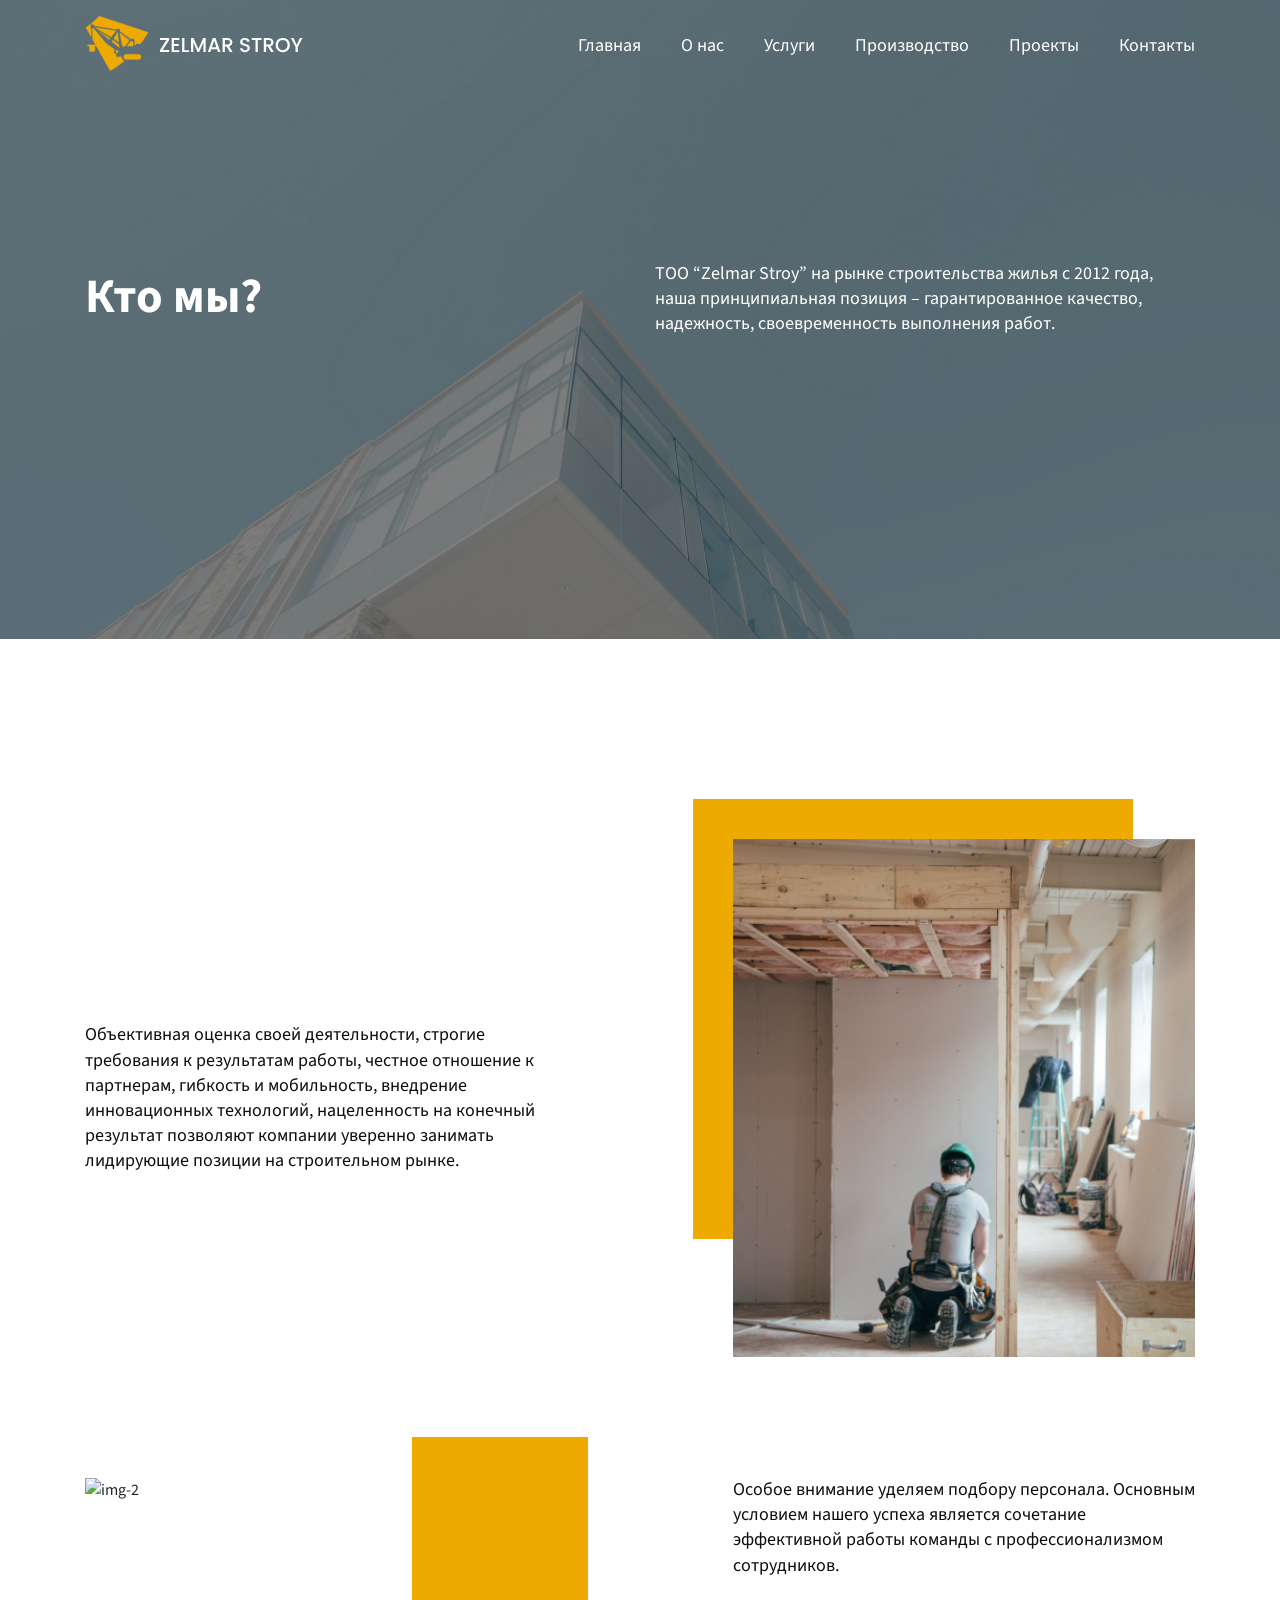
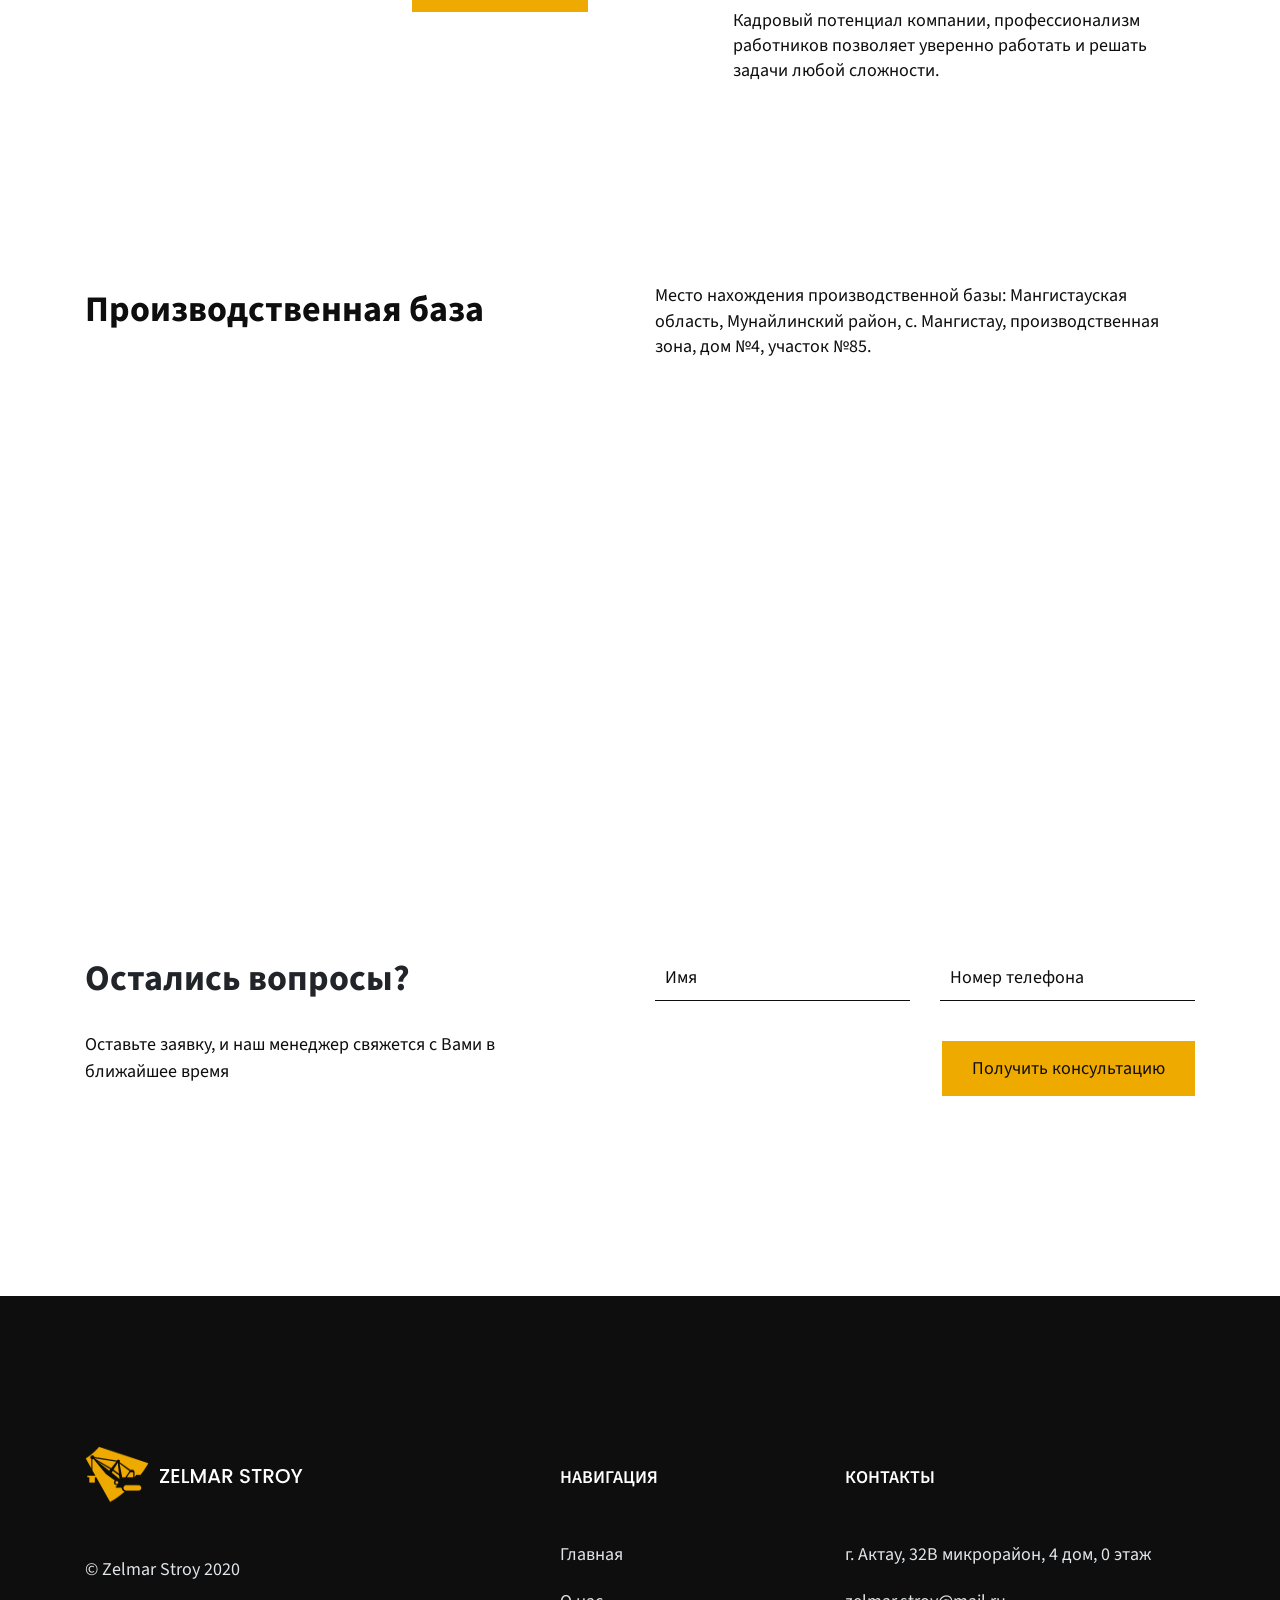
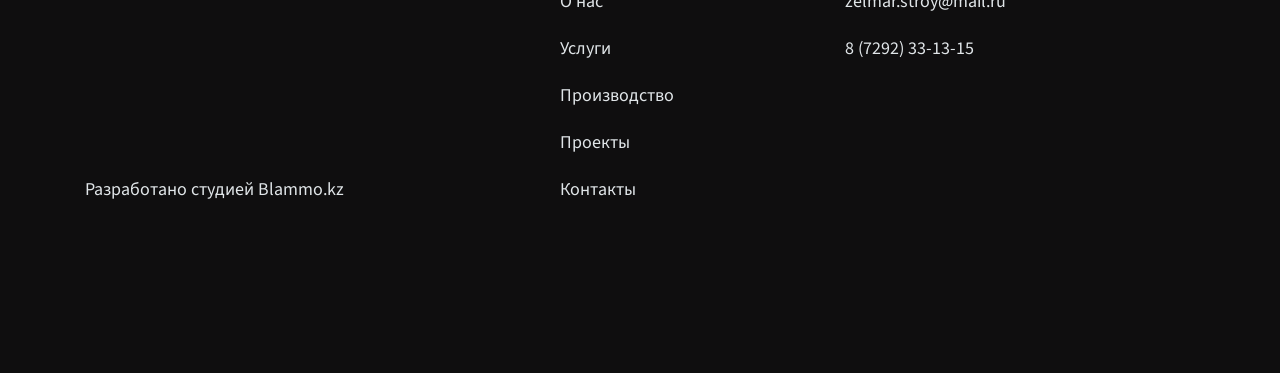
==== commit cf872c50: "maps" ====
--- a/src/about_us.html
+++ b/src/about_us.html
@@ -63,13 +63,22 @@
                     <img src="img/About-us-1.jpg" alt="img-1" class="about-us__photo">
                 </div>
             </div>
-            <div class="about-us__item">
+            <div class="about-us__item about-us__item_wrap">
                 <div class="about-us__img col-md-5">
                     <img src="img/Services-yellow-box.jpg" alt="yellow-box" class="about-us__yellow-box2">
                     <img src="img/About-us-2.jpg" alt="img-2" class="about-us__photo">
                 </div>
                 <div class="about-us__description offset-md-2 col-md-5">Особое внимание уделяем подбору персонала. Основным условием нашего успеха является сочетание эффективной работы команды с профессионализмом сотрудников. <span>Кадровый потенциал компании, профессионализм работников позволяет уверенно работать и решать задачи любой сложности.</span> </div>
             </div>
+        </div>
+    </section>
+    <section class="maps">
+        <div class="container">
+            <div class="maps__content row">
+                <div class="maps__title col-md-6">Производственная база</div>
+                <div class="maps__descr col-md-6">Место нахождения производственной базы: Мангистауская область, Мунайлинский район, с. Мангистау, производственная зона, дом №4, участок №85.</div>
+            </div>
+            <iframe src="https://www.google.com/maps/embed?pb=!1m18!1m12!1m3!1d2884.7408490478306!2d51.30144611547741!3d43.695150779119864!2m3!1f0!2f0!3f0!3m2!1i1024!2i768!4f13.1!3m3!1m2!1s0x41b42c2415c9b17b%3A0xffbfaa5d9fdbb154!2sMangyshlak%20Ays!5e0!3m2!1sen!2skz!4v1590336248582!5m2!1sen!2skz" width="100%" height="330" frameborder="0" style="border:0;" allowfullscreen="" aria-hidden="false" tabindex="0"></iframe>
         </div>
     </section>
     <section class="request">
--- a/src/css/style.min.css
+++ b/src/css/style.min.css
@@ -1 +1 @@
-*{box-sizing:border-box;font-family:'Source Sans Pro',sans-serif}@media (max-width:767px){.header__logo{width:90%!important}.header__link{display:none!important}.header .hamburger{display:block!important}.main__content{padding:15vh 0!important}.main__title{font-size:40px!important}.quote{margin-top:150px!important}.quote .title{margin-bottom:30px!important}.quote__img{height:222px!important}.catalog__content{padding:60px 20px!important;background-size:250vh!important;background:url(../img/Section[catalog-mobile].jpg) no-repeat!important;background-size:cover!important}.catalog__link{margin-top:110px!important}.request{margin-top:150px!important}.request form input{width:100%!important;margin-left:0!important;margin-top:40px!important}.footer{margin-top:150px!important;padding:100px 0!important}.footer__title{margin-bottom:40px!important}.footer .mobile-none{display:none!important}.footer .mobile-open{padding:0 15px!important;display:block!important;margin-top:80px!important}.footer .blammo{position:relative!important}.main-2{height:75vh!important}.main-2__content{padding:8vh 0!important}.main-2__title{margin-bottom:40px!important;font-size:40px!important}.services-content{margin-top:150px!important}.services-content__item{margin-bottom:90px!important}.services-content__description{padding-left:0!important}.services-content__img{margin-top:50px!important;padding:15px!important}.services-content__yellow-box{top:-5px!important;left:-5px!important}.about-us{margin-top:150px!important}.about-us__photo{width:100%!important}.about-us__description{padding-left:0!important}.about-us__img{margin-top:80px!important;padding:15px!important}.about-us__yellow-box,.about-us__yellow-box2{top:-5px!important;left:-5px!important}}@media screen and (max-width:365px){.active__header .active__menu .active__link{margin-top:50px!important}.active__header .active__menu .active__link a{margin-bottom:25px!important}.header__logo{width:75%!important}.main__content{padding:15vh 0!important}.main__title{font-size:34px!important}.main__subtitle{font-size:16px!important}.main-2__title{font-size:30px!important}.catalog .title{font-size:28px!important}.catalog .subtitle{font-size:16px!important}.catalog__link{margin-top:60px!important}.footer__link{font-size:16px!important}}@media (min-width:768px) and (max-width:991px){.active__header .active__logo{width:35%!important}.active__header .active__link{margin-top:120px!important}.active__header .active__link a{font-size:26px!important;margin-bottom:50px!important}.header__link{display:none!important}.header .hamburger{display:block!important}.header .hamburger_active span{top:35px!important}.request form input{margin-left:0!important;margin-bottom:10px!important;width:100%!important}.catalog__link{margin-top:40px!important}.services-content__title{font-size:22px!important;margin-bottom:20px!important}.services-content__subtitle{font-size:16px!important}}@media (min-width:992px) and (max-width:1199px){.request form input{width:210px!important}}.about_us-bg{background:url(../img/About_us-bgjpg.jpg)}.services-bg{background:url(../img/Services-bg.jpg);background-position-y:-120px}.contacts-bg{background:#0f0e0f}.production-bg{background:url(../img/Production-bg.jpg)}.main-2{background-position:center center;background-size:cover;background-repeat:no-repeat;height:71vh}.main-2__content{padding:19vh 0}.main-2__title{font-weight:700;font-size:48px;color:#fff}.main-2__description{line-height:140%;font-weight:400;font-size:18px;color:#fff}.services-content{margin-top:200px}.services-content__item{display:flex;justify-content:space-between;flex-wrap:wrap;margin-bottom:190px}.services-content__item:nth-last-child(1){margin-bottom:0!important}.services-content__description{padding:0;display:flex;flex-direction:column;justify-content:center;color:#0f0e0f}.services-content__title{font-weight:700;font-size:28px;margin-bottom:30px}.services-content__subtitle{font-weight:400;font-size:18px;line-height:140%}.services-content__photo{width:100%}.services-content__yellow-box{width:50%;position:absolute;z-index:-1;top:-40px;left:-40px}.services-content__img{padding:0}.about-us{margin-top:200px}.about-us__item{display:flex;flex-wrap:wrap;margin-bottom:120px}.about-us__item:nth-last-child(1){margin-bottom:0!important}.about-us__description{padding:0;font-size:18px;font-weight:400;line-height:140%;display:flex;flex-direction:column;justify-content:center;color:#0f0e0f}.about-us__description span{margin-top:30px}.about-us__yellow-box,.about-us__yellow-box2{position:absolute;z-index:-1;top:-40px;height:85%}.about-us__yellow-box{left:-40px}.about-us__yellow-box2{right:-40px}.about-us__photo{width:100%}.about-us__img{padding:0}body{margin:0;padding:0}.active__header .active__menu{min-height:100vh;display:none;background-color:#0f0e0f;padding-top:50px;padding-bottom:50px;width:100%;top:0;position:fixed;z-index:100}.active__header .active__menu .active__logo{position:absolute;top:10px;left:15px;width:50%}.active__header .active__menu .active__link{display:flex;flex-direction:column;justify-content:center;align-items:center;margin-top:60px}.active__header .active__menu .active__link a{margin-bottom:40px;font-weight:400;font-size:20px;line-height:25px;color:#fff;text-decoration:none;outline:0}.active__header .active__menu .active__link a:hover{color:#efaa00}.active__header .active__menu .active__link .email{margin-top:20px;margin-bottom:20px}.header{padding:15px 0}.header div{display:flex;align-items:center}.header__link{color:#fff;outline:0!important;font-weight:400;font-size:18px;margin-right:40px;transition:.3s}.header__link:nth-last-child(1){margin-right:0!important}.header__link:hover{text-decoration:none;color:#efaa00}.header .hamburger{cursor:pointer;display:none;width:25px;height:25px;position:relative;z-index:1215;transition:all .5s ease;top:5px}.header .hamburger span{display:block;transition:.3s;position:absolute;width:16px;height:2px;background-color:#fff;margin-left:10px}.header .hamburger span::after,.header .hamburger span::before{content:'';display:block;transition:.3s;position:absolute;width:25px;height:2px;background-color:#fff;margin-left:-9px}.header .hamburger span::before{content:'';transform:translateY(-10px)}.header .hamburger span::after{content:'';transform:translateY(10px)}.header .hamburger_active span{position:fixed;top:30px;height:0}.header .hamburger_active span::after,.header .hamburger_active span::before{width:30px}.header .hamburger_active span::before{transform:rotate(-45deg)}.header .hamburger_active span::after{transform:rotate(45deg)}.button{padding:14px 30px;border:none;background-color:#efaa00;font-weight:400;font-size:18px;outline:0;color:#0f0e0f}.title{font-weight:700;font-size:36px;line-height:45px}.subtitle{font-size:18px;font-weight:400px;color:#0f0e0f}.main{background:url(../img/Main-bg.jpg) no-repeat;background-position:center center;background-size:cover;height:100vh}.main__content{padding:25vh 0;color:#fff}.main__title{padding:0;font-weight:700;font-size:48px;line-height:60px}.main__subtitle{padding:0;line-height:140%;margin-top:30px;font-weight:400;font-size:18px;line-height:23px}.main button{margin-top:30px}.quote{margin-top:200px;color:#0f0e0f}.quote__description{font-weight:400;font-size:18px;line-height:23px;line-height:140%}.quote__img{margin-top:60px;width:100%}.last-news{margin-top:200px}.last-news .subtitle{margin-top:15px}.catalog{margin-top:200px}.catalog__content{padding:90px 60px;background:url(../img/Section[catalog].png) no-repeat;background-position:center center}.catalog__content .subtitle,.catalog__content .title{padding:0;color:#fff}.catalog__content .subtitle{margin-top:30px}.catalog__link{color:#efaa00!important;font-size:18px;font-weight:400;outline:0!important;text-decoration:none!important;display:flex;align-items:flex-end}.catalog__link img{margin-left:15px;display:block;margin-bottom:3px}.request{margin-top:200px}.request .subtitle{margin-top:30px}.request form{display:flex;flex-wrap:wrap}.request form input{margin-left:0;width:255px;border:none;border-bottom:1px solid #0f0e0f;padding:10px;outline:0}.request form input:nth-last-child(1){margin-left:30px}.request form input::-webkit-input-placeholder{font-size:18px;font-weight:400;color:#0f0e0f}.request form input::-moz-placeholder{font-size:18px;font-weight:400;color:#0f0e0f}.request form input:-ms-input-placeholder{font-size:18px;font-weight:400;color:#0f0e0f}.request form input::-ms-input-placeholder{font-size:18px;font-weight:400;color:#0f0e0f}.request form input::placeholder{font-size:18px;font-weight:400;color:#0f0e0f}.request button{margin-top:40px;float:right}.footer{margin-top:200px;padding-top:150px;background-color:#0f0e0f;padding-bottom:150px}.footer__logo{margin-bottom:50px}.footer__link{margin-bottom:20px;font-size:18px;font-weight:400;outline:0!important;text-decoration:none!important;color:#e0e5e8!important}.footer__title{text-transform:uppercase;font-weight:600;font-size:18px;color:#fff;margin-top:18px;margin-bottom:50px}.footer__column{display:flex;flex-direction:column}.footer .mobile-open{display:none}.footer .blammo{position:absolute;bottom:0}+*{box-sizing:border-box;font-family:'Source Sans Pro',sans-serif}@media (max-width:767px){.header__logo{width:90%!important}.header__link{display:none!important}.header .hamburger{display:block!important}.main__content{padding:15vh 0!important}.main__title{font-size:40px!important}.quote{margin-top:150px!important}.quote .title{margin-bottom:30px!important}.quote__img{height:222px!important}.catalog__content{padding:60px 20px!important;background-size:250vh!important;background:url(../img/Section[catalog-mobile].jpg) no-repeat!important;background-size:cover!important}.catalog__link{margin-top:110px!important}.request{margin-top:150px!important}.request form input{width:100%!important;margin-left:0!important;margin-top:40px!important}.footer{margin-top:150px!important;padding:100px 0!important}.footer__title{margin-bottom:40px!important}.footer .mobile-none{display:none!important}.footer .mobile-open{padding:0 15px!important;display:block!important;margin-top:80px!important}.footer .blammo{position:relative!important}.main-2{height:75vh!important}.main-2__content{padding:8vh 0!important}.main-2__title{margin-bottom:40px!important;font-size:40px!important}.services-content{margin-top:150px!important}.services-content__item{margin-bottom:90px!important}.services-content__description{padding-left:0!important}.services-content__img{margin-top:50px!important;padding:15px!important}.services-content__yellow-box{top:-5px!important;left:-5px!important}.about-us{margin-top:150px!important}.about-us__photo{width:100%!important}.about-us__description{padding-left:0!important}.about-us__img{margin-top:80px!important;padding:15px!important}.about-us__yellow-box,.about-us__yellow-box2{top:-5px!important;left:-5px!important}.maps{margin-top:150px!important}.maps__title{margin-bottom:30px!important}.product-range{margin-top:150px!important}.product-range__name{width:100%!important}}@media screen and (max-width:365px){.active__header .active__menu .active__link{margin-top:50px!important}.active__header .active__menu .active__link a{margin-bottom:25px!important}.header__logo{width:75%!important}.main__content{padding:15vh 0!important}.main__title{font-size:34px!important}.main__subtitle{font-size:16px!important}.main-2__title{font-size:30px!important}.catalog .title{font-size:28px!important}.catalog .subtitle{font-size:16px!important}.catalog__link{margin-top:60px!important}.footer__link{font-size:16px!important}.product-range__item{padding:0!important}.product-range__wrapper{padding-left:0!important;padding-right:0!important}}@media (min-width:768px) and (max-width:991px){.active__header .active__logo{width:35%!important}.active__header .active__link{margin-top:120px!important}.active__header .active__link a{font-size:26px!important;margin-bottom:50px!important}.header__link{display:none!important}.header .hamburger{display:block!important}.header .hamburger_active span{top:35px!important}.request form input{margin-left:0!important;margin-bottom:10px!important;width:100%!important}.catalog__link{margin-top:40px!important}.services-content__title{font-size:22px!important;margin-bottom:20px!important}.services-content__subtitle{font-size:16px!important}.product-range__name{width:100%!important}}@media (min-width:992px) and (max-width:1199px){.request form input{width:210px!important}.product-range__name{width:285px!important}.product-range__wrapper{padding-left:0!important;padding-right:0!important}}.about_us-bg{background:url(../img/About_us-bgjpg.jpg)}.services-bg{background:url(../img/Services-bg.jpg);background-position-y:-120px}.contacts-bg{background:#0f0e0f}.production-bg{background:url(../img/Production-bg.jpg)}.projects-bg{background:url(../img/Project-bg.jpg)}.main-2{background-position:center center;background-size:cover;background-repeat:no-repeat;height:71vh}.main-2__content{padding:19vh 0}.main-2__title{font-weight:700;font-size:48px;color:#fff}.main-2__description{line-height:140%;font-weight:400;font-size:18px;color:#fff}.services-content{margin-top:200px}.services-content__item{display:flex;justify-content:space-between;flex-wrap:wrap;margin-bottom:190px}.services-content__item:nth-last-child(1){margin-bottom:0!important}.services-content__description{padding:0;display:flex;flex-direction:column;justify-content:center;color:#0f0e0f}.services-content__title{font-weight:700;font-size:28px;margin-bottom:30px}.services-content__subtitle{font-weight:400;font-size:18px;line-height:140%}.services-content__photo{width:100%}.services-content__yellow-box{width:50%;position:absolute;z-index:-1;top:-40px;left:-40px}.services-content__img{padding:0}.about-us{margin-top:200px}.about-us__item{display:flex;flex-wrap:wrap;margin-bottom:120px}.about-us__item:nth-last-child(1){margin-bottom:0!important}.about-us__item_wrap{flex-wrap:wrap-reverse}.about-us__description{padding:0;font-size:18px;font-weight:400;line-height:140%;display:flex;flex-direction:column;justify-content:center;color:#0f0e0f}.about-us__description span{margin-top:30px}.about-us__yellow-box,.about-us__yellow-box2{position:absolute;z-index:-1;top:-40px;height:85%}.about-us__yellow-box{left:-40px}.about-us__yellow-box2{right:-40px}.about-us__photo{width:100%}.about-us__img{padding:0}.maps{margin-top:200px;color:#0f0e0f}.maps__content{margin-bottom:60px}.maps__title{font-weight:700;font-size:36px}.maps__descr{font-weight:400;font-size:18px;line-height:140%}.product-range{margin-top:200px;color:#0f0e0f}.product-range__title{font-weight:700;font-size:28px;margin-bottom:60px}.product-range__block,.product-range__concrete{font-size:20px;font-weight:400;margin-bottom:50px;cursor:pointer;transition:.3s}.product-range__concrete{margin-right:40px;margin-left:15px;border-bottom:3px solid #efaa00;color:#efaa00}.product-range__block-content{display:none}.product-range_active{display:flex;flex-wrap:wrap}.product-range__item{margin-bottom:20px}.product-range__name{width:350px;background:url(../img/Production-block.jpg) no-repeat;background-size:cover;padding:20px 0;display:flex;justify-content:center;font-weight:600;font-size:36px;line-height:45px;text-transform:uppercase}.product-range__wrapper{display:flex;justify-content:space-between;padding:20px}.product-range__descr{margin-bottom:5px;font-weight:400;font-size:16px}.product-range__descr_active{display:flex;justify-content:flex-end}body{margin:0;padding:0}.active__header .active__menu{min-height:100vh;display:none;background-color:#0f0e0f;padding-top:50px;padding-bottom:50px;width:100%;top:0;position:fixed;z-index:100}.active__header .active__menu .active__logo{position:absolute;top:10px;left:15px;width:50%}.active__header .active__menu .active__link{display:flex;flex-direction:column;justify-content:center;align-items:center;margin-top:60px}.active__header .active__menu .active__link a{margin-bottom:40px;font-weight:400;font-size:20px;line-height:25px;color:#fff;text-decoration:none;outline:0}.active__header .active__menu .active__link a:hover{color:#efaa00}.active__header .active__menu .active__link .email{margin-top:20px;margin-bottom:20px}.header{padding:15px 0}.header div{display:flex;align-items:center}.header__link{color:#fff;outline:0!important;font-weight:400;font-size:18px;margin-right:40px;transition:.3s}.header__link:nth-last-child(1){margin-right:0!important}.header__link:hover{text-decoration:none;color:#efaa00}.header .hamburger{cursor:pointer;display:none;width:25px;height:25px;position:relative;z-index:1215;transition:all .5s ease;top:5px}.header .hamburger span{display:block;transition:.3s;position:absolute;width:16px;height:2px;background-color:#fff;margin-left:10px}.header .hamburger span::after,.header .hamburger span::before{content:'';display:block;transition:.3s;position:absolute;width:25px;height:2px;background-color:#fff;margin-left:-9px}.header .hamburger span::before{content:'';transform:translateY(-10px)}.header .hamburger span::after{content:'';transform:translateY(10px)}.header .hamburger_active span{position:fixed;top:30px;height:0}.header .hamburger_active span::after,.header .hamburger_active span::before{width:30px}.header .hamburger_active span::before{transform:rotate(-45deg)}.header .hamburger_active span::after{transform:rotate(45deg)}.button{padding:14px 30px;border:none;background-color:#efaa00;font-weight:400;font-size:18px;outline:0;color:#0f0e0f}.title{font-weight:700;font-size:36px;line-height:45px}.subtitle{font-size:18px;font-weight:400px;color:#0f0e0f}.main{background:url(../img/Main-bg.jpg) no-repeat;background-position:center center;background-size:cover;height:100vh}.main__content{padding:25vh 0;color:#fff}.main__title{padding:0;font-weight:700;font-size:48px;line-height:60px}.main__subtitle{padding:0;line-height:140%;margin-top:30px;font-weight:400;font-size:18px;line-height:23px}.main button{margin-top:30px}.quote{margin-top:200px;color:#0f0e0f}.quote__description{font-weight:400;font-size:18px;line-height:23px;line-height:140%}.quote__img{margin-top:60px;width:100%}.last-news{margin-top:200px}.last-news .subtitle{margin-top:15px}.catalog{margin-top:200px}.catalog__content{padding:90px 60px;background:url(../img/Section[catalog].png) no-repeat;background-position:center center}.catalog__content .subtitle,.catalog__content .title{padding:0;color:#fff}.catalog__content .subtitle{margin-top:30px}.catalog__link{color:#efaa00!important;font-size:18px;font-weight:400;outline:0!important;text-decoration:none!important;display:flex;align-items:flex-end}.catalog__link img{margin-left:15px;display:block;margin-bottom:4px}.request{margin-top:200px}.request .subtitle{margin-top:30px}.request form{display:flex;flex-wrap:wrap}.request form input{margin-left:0;width:255px;border:none;border-bottom:1px solid #0f0e0f;padding:10px;outline:0}.request form input:nth-last-child(1){margin-left:30px}.request form input::-webkit-input-placeholder{font-size:18px;font-weight:400;color:#0f0e0f}.request form input::-moz-placeholder{font-size:18px;font-weight:400;color:#0f0e0f}.request form input:-ms-input-placeholder{font-size:18px;font-weight:400;color:#0f0e0f}.request form input::-ms-input-placeholder{font-size:18px;font-weight:400;color:#0f0e0f}.request form input::placeholder{font-size:18px;font-weight:400;color:#0f0e0f}.request button{margin-top:40px;float:right}.footer{margin-top:200px;padding-top:150px;background-color:#0f0e0f;padding-bottom:150px}.footer__logo{margin-bottom:50px}.footer__link{margin-bottom:20px;font-size:18px;font-weight:400;outline:0!important;text-decoration:none!important;color:#e0e5e8!important}.footer__title{text-transform:uppercase;font-weight:600;font-size:18px;color:#fff;margin-top:18px;margin-bottom:50px}.footer__column{display:flex;flex-direction:column}.footer .mobile-open{display:none}.footer .blammo{position:absolute;bottom:0}
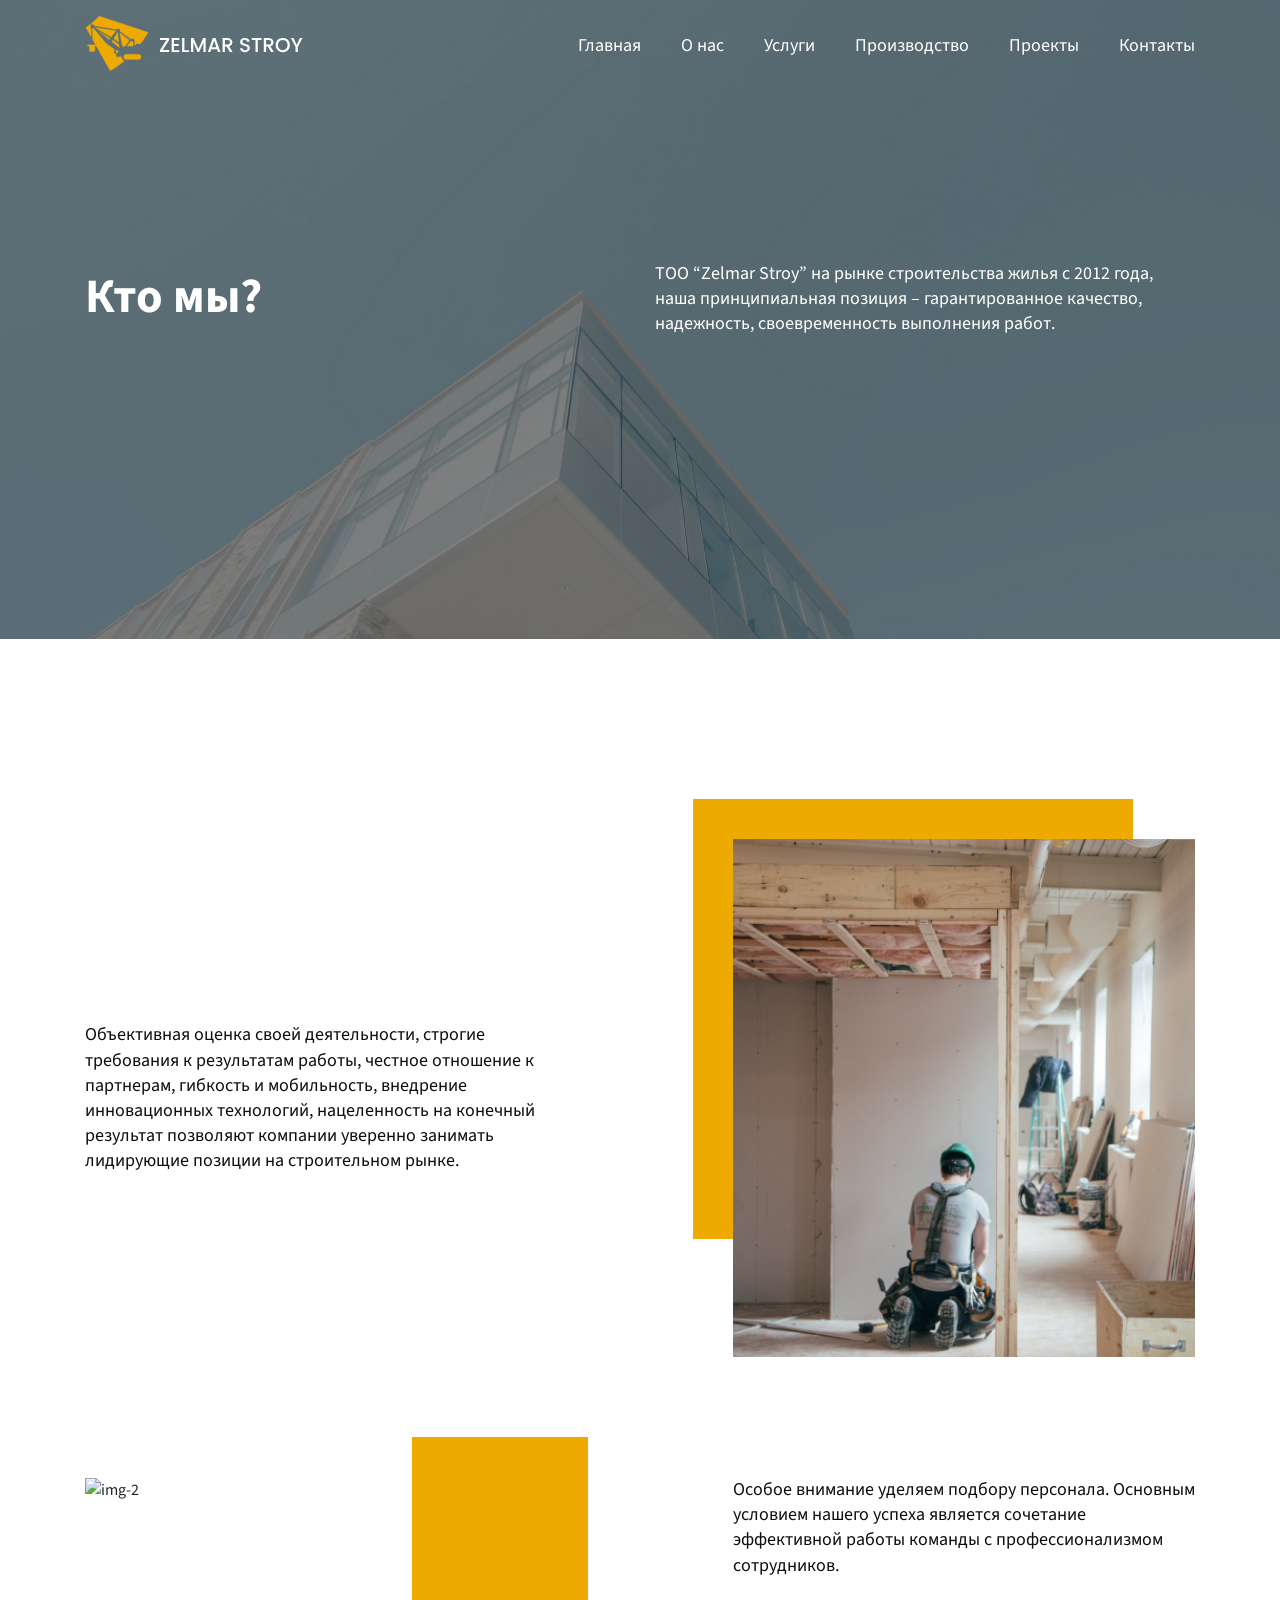
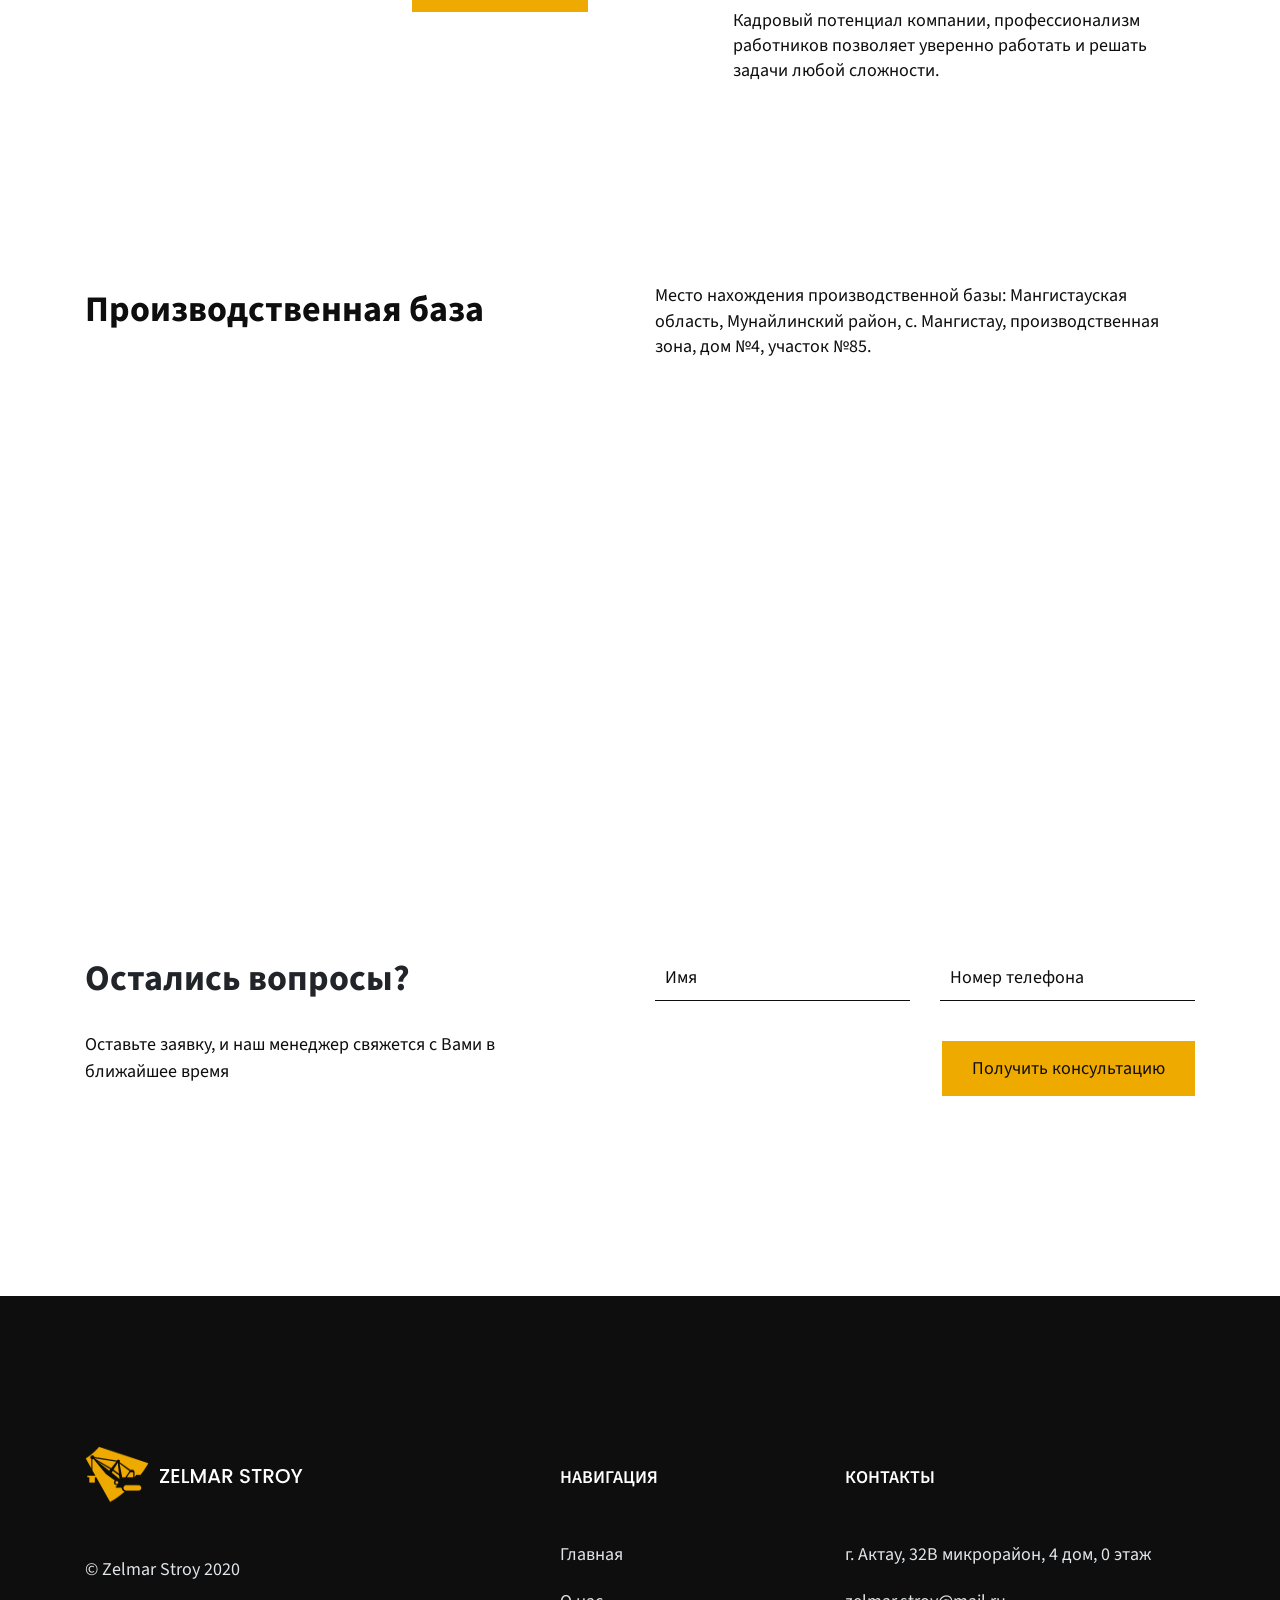
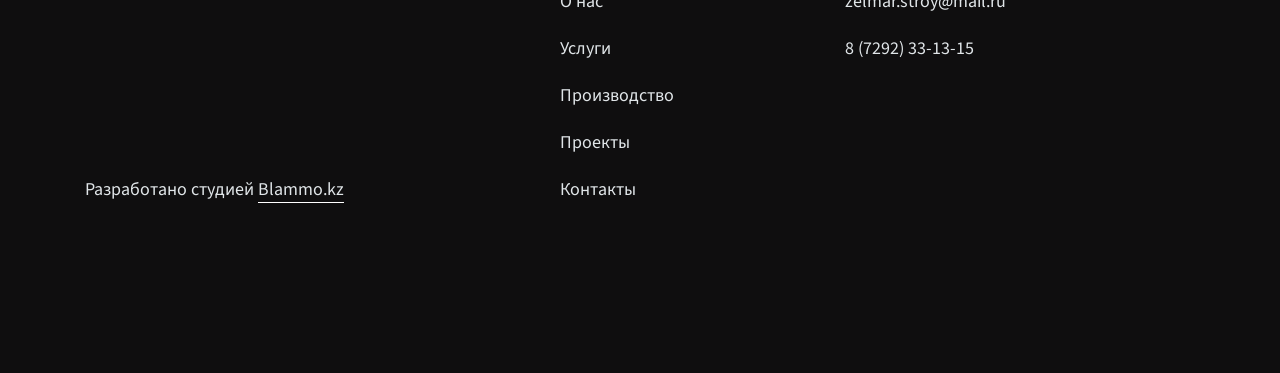
==== commit 5a7c60a2: "Favicon zelmar" ====
--- a/src/about_us.html
+++ b/src/about_us.html
@@ -4,6 +4,7 @@
     <meta charset="UTF-8">
     <meta name="viewport" content="width=device-width, initial-scale=1.0">
     <title>ZelmarStroy</title>
+    <link rel="short icon" href="icons/favicon.ico" type="image/x-icon">
     <link rel="stylesheet" href="css/normalize.min.css">
     <link href="https://fonts.googleapis.com/css2?family=Source+Sans+Pro:wght@300;400;600;700;900&display=swap" rel="stylesheet">
     <link rel="stylesheet" href="css/bootstrap-reboot.min.css">
@@ -104,7 +105,7 @@
                 <div class="col-md-4">
                     <a href="index.html"> <img src="icons/logo.svg" alt="logo" class="footer__logo"> </a>
                     <p class="footer__link mobile-none">© Zelmar Stroy 2020</p>
-                    <a href="https://blammo.kz/" class="blammo footer__link mobile-none">Разработано студией Blammo.kz</a>
+                    <a href="https://blammo.kz/" class="blammo footer__link mobile-none">Разработано студией <span>Blammo.kz</span></a>
                 </div>
                 <div class="offset-md-1 col-md-2 col-6">
                     <p class="footer__title">навигация</p>
--- a/src/css/style.min.css
+++ b/src/css/style.min.css
@@ -1 +1 @@
-*{box-sizing:border-box;font-family:'Source Sans Pro',sans-serif}@media (max-width:767px){.header__logo{width:90%!important}.header__link{display:none!important}.header .hamburger{display:block!important}.main__content{padding:15vh 0!important}.main__title{font-size:40px!important}.quote{margin-top:150px!important}.quote .title{margin-bottom:30px!important}.quote__img{height:222px!important}.catalog__content{padding:60px 20px!important;background-size:250vh!important;background:url(../img/Section[catalog-mobile].jpg) no-repeat!important;background-size:cover!important}.catalog__link{margin-top:110px!important}.request{margin-top:150px!important}.request form input{width:100%!important;margin-left:0!important;margin-top:40px!important}.footer{margin-top:150px!important;padding:100px 0!important}.footer__title{margin-bottom:40px!important}.footer .mobile-none{display:none!important}.footer .mobile-open{padding:0 15px!important;display:block!important;margin-top:80px!important}.footer .blammo{position:relative!important}.main-2{height:75vh!important}.main-2__content{padding:8vh 0!important}.main-2__title{margin-bottom:40px!important;font-size:40px!important}.services-content{margin-top:150px!important}.services-content__item{margin-bottom:90px!important}.services-content__description{padding-left:0!important}.services-content__img{margin-top:50px!important;padding:15px!important}.services-content__yellow-box{top:-5px!important;left:-5px!important}.about-us{margin-top:150px!important}.about-us__photo{width:100%!important}.about-us__description{padding-left:0!important}.about-us__img{margin-top:80px!important;padding:15px!important}.about-us__yellow-box,.about-us__yellow-box2{top:-5px!important;left:-5px!important}.maps{margin-top:150px!important}.maps__title{margin-bottom:30px!important}.product-range{margin-top:150px!important}.product-range__name{width:100%!important}}@media screen and (max-width:365px){.active__header .active__menu .active__link{margin-top:50px!important}.active__header .active__menu .active__link a{margin-bottom:25px!important}.header__logo{width:75%!important}.main__content{padding:15vh 0!important}.main__title{font-size:34px!important}.main__subtitle{font-size:16px!important}.main-2__title{font-size:30px!important}.catalog .title{font-size:28px!important}.catalog .subtitle{font-size:16px!important}.catalog__link{margin-top:60px!important}.footer__link{font-size:16px!important}.product-range__item{padding:0!important}.product-range__wrapper{padding-left:0!important;padding-right:0!important}}@media (min-width:768px) and (max-width:991px){.active__header .active__logo{width:35%!important}.active__header .active__link{margin-top:120px!important}.active__header .active__link a{font-size:26px!important;margin-bottom:50px!important}.header__link{display:none!important}.header .hamburger{display:block!important}.header .hamburger_active span{top:35px!important}.request form input{margin-left:0!important;margin-bottom:10px!important;width:100%!important}.catalog__link{margin-top:40px!important}.services-content__title{font-size:22px!important;margin-bottom:20px!important}.services-content__subtitle{font-size:16px!important}.product-range__name{width:100%!important}}@media (min-width:992px) and (max-width:1199px){.request form input{width:210px!important}.product-range__name{width:285px!important}.product-range__wrapper{padding-left:0!important;padding-right:0!important}}.about_us-bg{background:url(../img/About_us-bgjpg.jpg)}.services-bg{background:url(../img/Services-bg.jpg);background-position-y:-120px}.contacts-bg{background:#0f0e0f}.production-bg{background:url(../img/Production-bg.jpg)}.projects-bg{background:url(../img/Project-bg.jpg)}.main-2{background-position:center center;background-size:cover;background-repeat:no-repeat;height:71vh}.main-2__content{padding:19vh 0}.main-2__title{font-weight:700;font-size:48px;color:#fff}.main-2__description{line-height:140%;font-weight:400;font-size:18px;color:#fff}.services-content{margin-top:200px}.services-content__item{display:flex;justify-content:space-between;flex-wrap:wrap;margin-bottom:190px}.services-content__item:nth-last-child(1){margin-bottom:0!important}.services-content__description{padding:0;display:flex;flex-direction:column;justify-content:center;color:#0f0e0f}.services-content__title{font-weight:700;font-size:28px;margin-bottom:30px}.services-content__subtitle{font-weight:400;font-size:18px;line-height:140%}.services-content__photo{width:100%}.services-content__yellow-box{width:50%;position:absolute;z-index:-1;top:-40px;left:-40px}.services-content__img{padding:0}.about-us{margin-top:200px}.about-us__item{display:flex;flex-wrap:wrap;margin-bottom:120px}.about-us__item:nth-last-child(1){margin-bottom:0!important}.about-us__item_wrap{flex-wrap:wrap-reverse}.about-us__description{padding:0;font-size:18px;font-weight:400;line-height:140%;display:flex;flex-direction:column;justify-content:center;color:#0f0e0f}.about-us__description span{margin-top:30px}.about-us__yellow-box,.about-us__yellow-box2{position:absolute;z-index:-1;top:-40px;height:85%}.about-us__yellow-box{left:-40px}.about-us__yellow-box2{right:-40px}.about-us__photo{width:100%}.about-us__img{padding:0}.maps{margin-top:200px;color:#0f0e0f}.maps__content{margin-bottom:60px}.maps__title{font-weight:700;font-size:36px}.maps__descr{font-weight:400;font-size:18px;line-height:140%}.product-range{margin-top:200px;color:#0f0e0f}.product-range__title{font-weight:700;font-size:28px;margin-bottom:60px}.product-range__block,.product-range__concrete{font-size:20px;font-weight:400;margin-bottom:50px;cursor:pointer;transition:.3s}.product-range__concrete{margin-right:40px;margin-left:15px;border-bottom:3px solid #efaa00;color:#efaa00}.product-range__block-content{display:none}.product-range_active{display:flex;flex-wrap:wrap}.product-range__item{margin-bottom:20px}.product-range__name{width:350px;background:url(../img/Production-block.jpg) no-repeat;background-size:cover;padding:20px 0;display:flex;justify-content:center;font-weight:600;font-size:36px;line-height:45px;text-transform:uppercase}.product-range__wrapper{display:flex;justify-content:space-between;padding:20px}.product-range__descr{margin-bottom:5px;font-weight:400;font-size:16px}.product-range__descr_active{display:flex;justify-content:flex-end}body{margin:0;padding:0}.active__header .active__menu{min-height:100vh;display:none;background-color:#0f0e0f;padding-top:50px;padding-bottom:50px;width:100%;top:0;position:fixed;z-index:100}.active__header .active__menu .active__logo{position:absolute;top:10px;left:15px;width:50%}.active__header .active__menu .active__link{display:flex;flex-direction:column;justify-content:center;align-items:center;margin-top:60px}.active__header .active__menu .active__link a{margin-bottom:40px;font-weight:400;font-size:20px;line-height:25px;color:#fff;text-decoration:none;outline:0}.active__header .active__menu .active__link a:hover{color:#efaa00}.active__header .active__menu .active__link .email{margin-top:20px;margin-bottom:20px}.header{padding:15px 0}.header div{display:flex;align-items:center}.header__link{color:#fff;outline:0!important;font-weight:400;font-size:18px;margin-right:40px;transition:.3s}.header__link:nth-last-child(1){margin-right:0!important}.header__link:hover{text-decoration:none;color:#efaa00}.header .hamburger{cursor:pointer;display:none;width:25px;height:25px;position:relative;z-index:1215;transition:all .5s ease;top:5px}.header .hamburger span{display:block;transition:.3s;position:absolute;width:16px;height:2px;background-color:#fff;margin-left:10px}.header .hamburger span::after,.header .hamburger span::before{content:'';display:block;transition:.3s;position:absolute;width:25px;height:2px;background-color:#fff;margin-left:-9px}.header .hamburger span::before{content:'';transform:translateY(-10px)}.header .hamburger span::after{content:'';transform:translateY(10px)}.header .hamburger_active span{position:fixed;top:30px;height:0}.header .hamburger_active span::after,.header .hamburger_active span::before{width:30px}.header .hamburger_active span::before{transform:rotate(-45deg)}.header .hamburger_active span::after{transform:rotate(45deg)}.button{padding:14px 30px;border:none;background-color:#efaa00;font-weight:400;font-size:18px;outline:0;color:#0f0e0f}.title{font-weight:700;font-size:36px;line-height:45px}.subtitle{font-size:18px;font-weight:400px;color:#0f0e0f}.main{background:url(../img/Main-bg.jpg) no-repeat;background-position:center center;background-size:cover;height:100vh}.main__content{padding:25vh 0;color:#fff}.main__title{padding:0;font-weight:700;font-size:48px;line-height:60px}.main__subtitle{padding:0;line-height:140%;margin-top:30px;font-weight:400;font-size:18px;line-height:23px}.main button{margin-top:30px}.quote{margin-top:200px;color:#0f0e0f}.quote__description{font-weight:400;font-size:18px;line-height:23px;line-height:140%}.quote__img{margin-top:60px;width:100%}.last-news{margin-top:200px}.last-news .subtitle{margin-top:15px}.catalog{margin-top:200px}.catalog__content{padding:90px 60px;background:url(../img/Section[catalog].png) no-repeat;background-position:center center}.catalog__content .subtitle,.catalog__content .title{padding:0;color:#fff}.catalog__content .subtitle{margin-top:30px}.catalog__link{color:#efaa00!important;font-size:18px;font-weight:400;outline:0!important;text-decoration:none!important;display:flex;align-items:flex-end}.catalog__link img{margin-left:15px;display:block;margin-bottom:4px}.request{margin-top:200px}.request .subtitle{margin-top:30px}.request form{display:flex;flex-wrap:wrap}.request form input{margin-left:0;width:255px;border:none;border-bottom:1px solid #0f0e0f;padding:10px;outline:0}.request form input:nth-last-child(1){margin-left:30px}.request form input::-webkit-input-placeholder{font-size:18px;font-weight:400;color:#0f0e0f}.request form input::-moz-placeholder{font-size:18px;font-weight:400;color:#0f0e0f}.request form input:-ms-input-placeholder{font-size:18px;font-weight:400;color:#0f0e0f}.request form input::-ms-input-placeholder{font-size:18px;font-weight:400;color:#0f0e0f}.request form input::placeholder{font-size:18px;font-weight:400;color:#0f0e0f}.request button{margin-top:40px;float:right}.footer{margin-top:200px;padding-top:150px;background-color:#0f0e0f;padding-bottom:150px}.footer__logo{margin-bottom:50px}.footer__link{margin-bottom:20px;font-size:18px;font-weight:400;outline:0!important;text-decoration:none!important;color:#e0e5e8!important}.footer__title{text-transform:uppercase;font-weight:600;font-size:18px;color:#fff;margin-top:18px;margin-bottom:50px}.footer__column{display:flex;flex-direction:column}.footer .mobile-open{display:none}.footer .blammo{position:absolute;bottom:0}+*{box-sizing:border-box;font-family:'Source Sans Pro',sans-serif}@media (max-width:767px){.header__logo{width:90%!important}.header__link{display:none!important}.header .hamburger{display:block!important}.main__content{padding:15vh 0!important}.main__title{font-size:40px!important}.quote{margin-top:150px!important}.quote .title{margin-bottom:30px!important}.quote__img{height:222px!important}.catalog__content{padding:60px 20px!important;background-size:250vh!important;background:url(../img/Section[catalog-mobile].jpg) no-repeat!important;background-size:cover!important}.catalog__link{margin-top:110px!important}.request{margin-top:150px!important}.request form input{width:100%!important;margin-left:0!important;margin-top:40px!important}.footer{margin-top:150px!important;padding:100px 0!important}.footer__title{margin-bottom:40px!important}.footer .mobile-none{display:none!important}.footer .mobile-open{padding:0 15px!important;display:block!important;margin-top:80px!important}.footer .blammo{position:relative!important}.main-2{height:75vh!important}.main-2__content{padding:8vh 0!important}.main-2__title{margin-bottom:40px!important;font-size:40px!important}.services-content{margin-top:150px!important}.services-content__item{margin-bottom:90px!important}.services-content__description{padding-left:0!important}.services-content__img{margin-top:50px!important;padding:15px!important}.services-content__yellow-box{top:-5px!important;left:-5px!important}.about-us{margin-top:150px!important}.about-us__photo{width:100%!important}.about-us__description{padding-left:0!important}.about-us__img{margin-top:80px!important;padding:15px!important}.about-us__yellow-box,.about-us__yellow-box2{top:-5px!important;left:-5px!important}.maps{margin-top:150px!important}.maps__title{margin-bottom:30px!important}.product-range{margin-top:150px!important}.product-range__name{width:100%!important}}@media screen and (max-width:365px){.active__header .active__menu .active__link{margin-top:50px!important}.active__header .active__menu .active__link a{margin-bottom:25px!important}.header__logo{width:75%!important}.main__content{padding:15vh 0!important}.main__title{font-size:34px!important}.main__subtitle{font-size:16px!important}.main-2__title{font-size:30px!important}.catalog .title{font-size:28px!important}.catalog .subtitle{font-size:16px!important}.catalog__link{margin-top:60px!important}.footer__link{font-size:16px!important}.product-range__item{padding:0!important}.product-range__wrapper{padding-left:0!important;padding-right:0!important}}@media (min-width:768px) and (max-width:991px){.active__header .active__logo{width:35%!important}.active__header .active__link{margin-top:120px!important}.active__header .active__link a{font-size:26px!important;margin-bottom:50px!important}.header__link{display:none!important}.header .hamburger{display:block!important}.header .hamburger_active span{top:35px!important}.request form input{margin-left:0!important;margin-bottom:10px!important;width:100%!important}.catalog__link{margin-top:40px!important}.services-content__title{font-size:22px!important;margin-bottom:20px!important}.services-content__subtitle{font-size:16px!important}.product-range__name{width:100%!important}}@media (min-width:992px) and (max-width:1199px){.request form input{width:210px!important}.product-range__name{width:285px!important}.product-range__wrapper{padding-left:0!important;padding-right:0!important}}.about_us-bg{background:url(../img/About_us-bgjpg.jpg)}.services-bg{background:url(../img/Services-bg.jpg);background-position-y:-120px}.contacts-bg{background:#0f0e0f}.production-bg{background:url(../img/Production-bg.jpg)}.projects-bg{background:url(../img/Project-bg.jpg)}.main-2{background-position:center center;background-size:cover;background-repeat:no-repeat;height:71vh}.main-2__content{padding:19vh 0}.main-2__title{font-weight:700;font-size:48px;color:#fff}.main-2__description{line-height:140%;font-weight:400;font-size:18px;color:#fff}.services-content{margin-top:200px}.services-content__item{display:flex;justify-content:space-between;flex-wrap:wrap;margin-bottom:190px}.services-content__item:nth-last-child(1){margin-bottom:0!important}.services-content__description{padding:0;display:flex;flex-direction:column;justify-content:center;color:#0f0e0f}.services-content__title{font-weight:700;font-size:28px;margin-bottom:30px}.services-content__subtitle{font-weight:400;font-size:18px;line-height:140%}.services-content__photo{width:100%}.services-content__yellow-box{width:50%;position:absolute;z-index:-1;top:-40px;left:-40px}.services-content__img{padding:0}.about-us{margin-top:200px}.about-us__item{display:flex;flex-wrap:wrap;margin-bottom:120px}.about-us__item:nth-last-child(1){margin-bottom:0!important}.about-us__item_wrap{flex-wrap:wrap-reverse}.about-us__description{padding:0;font-size:18px;font-weight:400;line-height:140%;display:flex;flex-direction:column;justify-content:center;color:#0f0e0f}.about-us__description span{margin-top:30px}.about-us__yellow-box,.about-us__yellow-box2{position:absolute;z-index:-1;top:-40px;height:85%}.about-us__yellow-box{left:-40px}.about-us__yellow-box2{right:-40px}.about-us__photo{width:100%}.about-us__img{padding:0}.maps{margin-top:200px;color:#0f0e0f}.maps__content{margin-bottom:60px}.maps__title{font-weight:700;font-size:36px}.maps__descr{font-weight:400;font-size:18px;line-height:140%}.product-range{margin-top:200px;color:#0f0e0f}.product-range__title{font-weight:700;font-size:28px;margin-bottom:60px}.product-range__block,.product-range__concrete{font-size:20px;font-weight:400;margin-bottom:50px;cursor:pointer;transition:.3s}.product-range__concrete{margin-right:40px;margin-left:15px;border-bottom:3px solid #efaa00;color:#efaa00}.product-range__block-content{display:none}.product-range_active{display:flex;flex-wrap:wrap}.product-range__item{margin-bottom:20px}.product-range__name{width:350px;background:url(../img/Production-block.jpg) no-repeat;background-size:cover;padding:20px 0;display:flex;justify-content:center;font-weight:600;font-size:36px;line-height:45px;text-transform:uppercase}.product-range__wrapper{display:flex;justify-content:space-between;padding:20px}.product-range__descr{margin-bottom:5px;font-weight:400;font-size:16px}.product-range__descr_active{display:flex;justify-content:flex-end}body{margin:0;padding:0}.active__header .active__menu{min-height:100vh;display:none;background-color:#0f0e0f;padding-top:50px;padding-bottom:50px;width:100%;top:0;position:fixed;z-index:100}.active__header .active__menu .active__logo{position:absolute;top:10px;left:15px;width:50%}.active__header .active__menu .active__link{display:flex;flex-direction:column;justify-content:center;align-items:center;margin-top:60px}.active__header .active__menu .active__link a{margin-bottom:40px;font-weight:400;font-size:20px;line-height:25px;color:#fff;text-decoration:none;outline:0}.active__header .active__menu .active__link a:hover{color:#efaa00}.active__header .active__menu .active__link .email{margin-top:20px;margin-bottom:20px}.header{padding:15px 0}.header div{display:flex;align-items:center}.header__link{color:#fff;outline:0!important;font-weight:400;font-size:18px;margin-right:40px;transition:.3s}.header__link:nth-last-child(1){margin-right:0!important}.header__link:hover{text-decoration:none;color:#efaa00}.header .hamburger{cursor:pointer;display:none;width:25px;height:25px;position:relative;z-index:1215;transition:all .5s ease;top:5px}.header .hamburger span{display:block;transition:.3s;position:absolute;width:16px;height:2px;background-color:#fff;margin-left:10px}.header .hamburger span::after,.header .hamburger span::before{content:'';display:block;transition:.3s;position:absolute;width:25px;height:2px;background-color:#fff;margin-left:-9px}.header .hamburger span::before{content:'';transform:translateY(-10px)}.header .hamburger span::after{content:'';transform:translateY(10px)}.header .hamburger_active span{position:fixed;top:30px;height:0}.header .hamburger_active span::after,.header .hamburger_active span::before{width:30px}.header .hamburger_active span::before{transform:rotate(-45deg)}.header .hamburger_active span::after{transform:rotate(45deg)}.button{padding:14px 30px;border:none;background-color:#efaa00;font-weight:400;font-size:18px;outline:0;color:#0f0e0f}.title{font-weight:700;font-size:36px;line-height:45px}.subtitle{font-size:18px;font-weight:400px;color:#0f0e0f}.main{background:url(../img/Main-bg.jpg) no-repeat;background-position:center center;background-size:cover;height:100vh}.main__content{padding:25vh 0;color:#fff}.main__title{padding:0;font-weight:700;font-size:48px;line-height:60px}.main__subtitle{padding:0;line-height:140%;margin-top:30px;font-weight:400;font-size:18px;line-height:23px}.main button{margin-top:30px}.quote{margin-top:200px;color:#0f0e0f}.quote__description{font-weight:400;font-size:18px;line-height:23px;line-height:140%}.quote__img{margin-top:60px;width:100%}.last-news{margin-top:200px}.last-news .subtitle{margin-top:15px}.catalog{margin-top:200px}.catalog__content{padding:90px 60px;background:url(../img/Section[catalog].png) no-repeat;background-position:center center}.catalog__content .subtitle,.catalog__content .title{padding:0;color:#fff}.catalog__content .subtitle{margin-top:30px}.catalog__link{color:#efaa00!important;font-size:18px;font-weight:400;outline:0!important;text-decoration:none!important;display:flex;align-items:flex-end}.catalog__link img{margin-left:15px;display:block;margin-bottom:4px}.request{margin-top:200px}.request .subtitle{margin-top:30px}.request form{display:flex;flex-wrap:wrap}.request form input{margin-left:0;width:255px;border:none;border-bottom:1px solid #0f0e0f;padding:10px;outline:0}.request form input:nth-last-child(1){margin-left:30px}.request form input::-webkit-input-placeholder{font-size:18px;font-weight:400;color:#0f0e0f}.request form input::-moz-placeholder{font-size:18px;font-weight:400;color:#0f0e0f}.request form input:-ms-input-placeholder{font-size:18px;font-weight:400;color:#0f0e0f}.request form input::-ms-input-placeholder{font-size:18px;font-weight:400;color:#0f0e0f}.request form input::placeholder{font-size:18px;font-weight:400;color:#0f0e0f}.request button{margin-top:40px;float:right}.footer{margin-top:200px;padding-top:150px;background-color:#0f0e0f;padding-bottom:150px}.footer__logo{margin-bottom:50px}.footer__link{margin-bottom:20px;font-size:18px;font-weight:400;outline:0!important;text-decoration:none!important;color:#e0e5e8!important}.footer__link span{border-bottom:1px solid #fff}.footer__title{text-transform:uppercase;font-weight:600;font-size:18px;color:#fff;margin-top:18px;margin-bottom:50px}.footer__column{display:flex;flex-direction:column}.footer .mobile-open{display:none}.footer .blammo{position:absolute;bottom:0}
